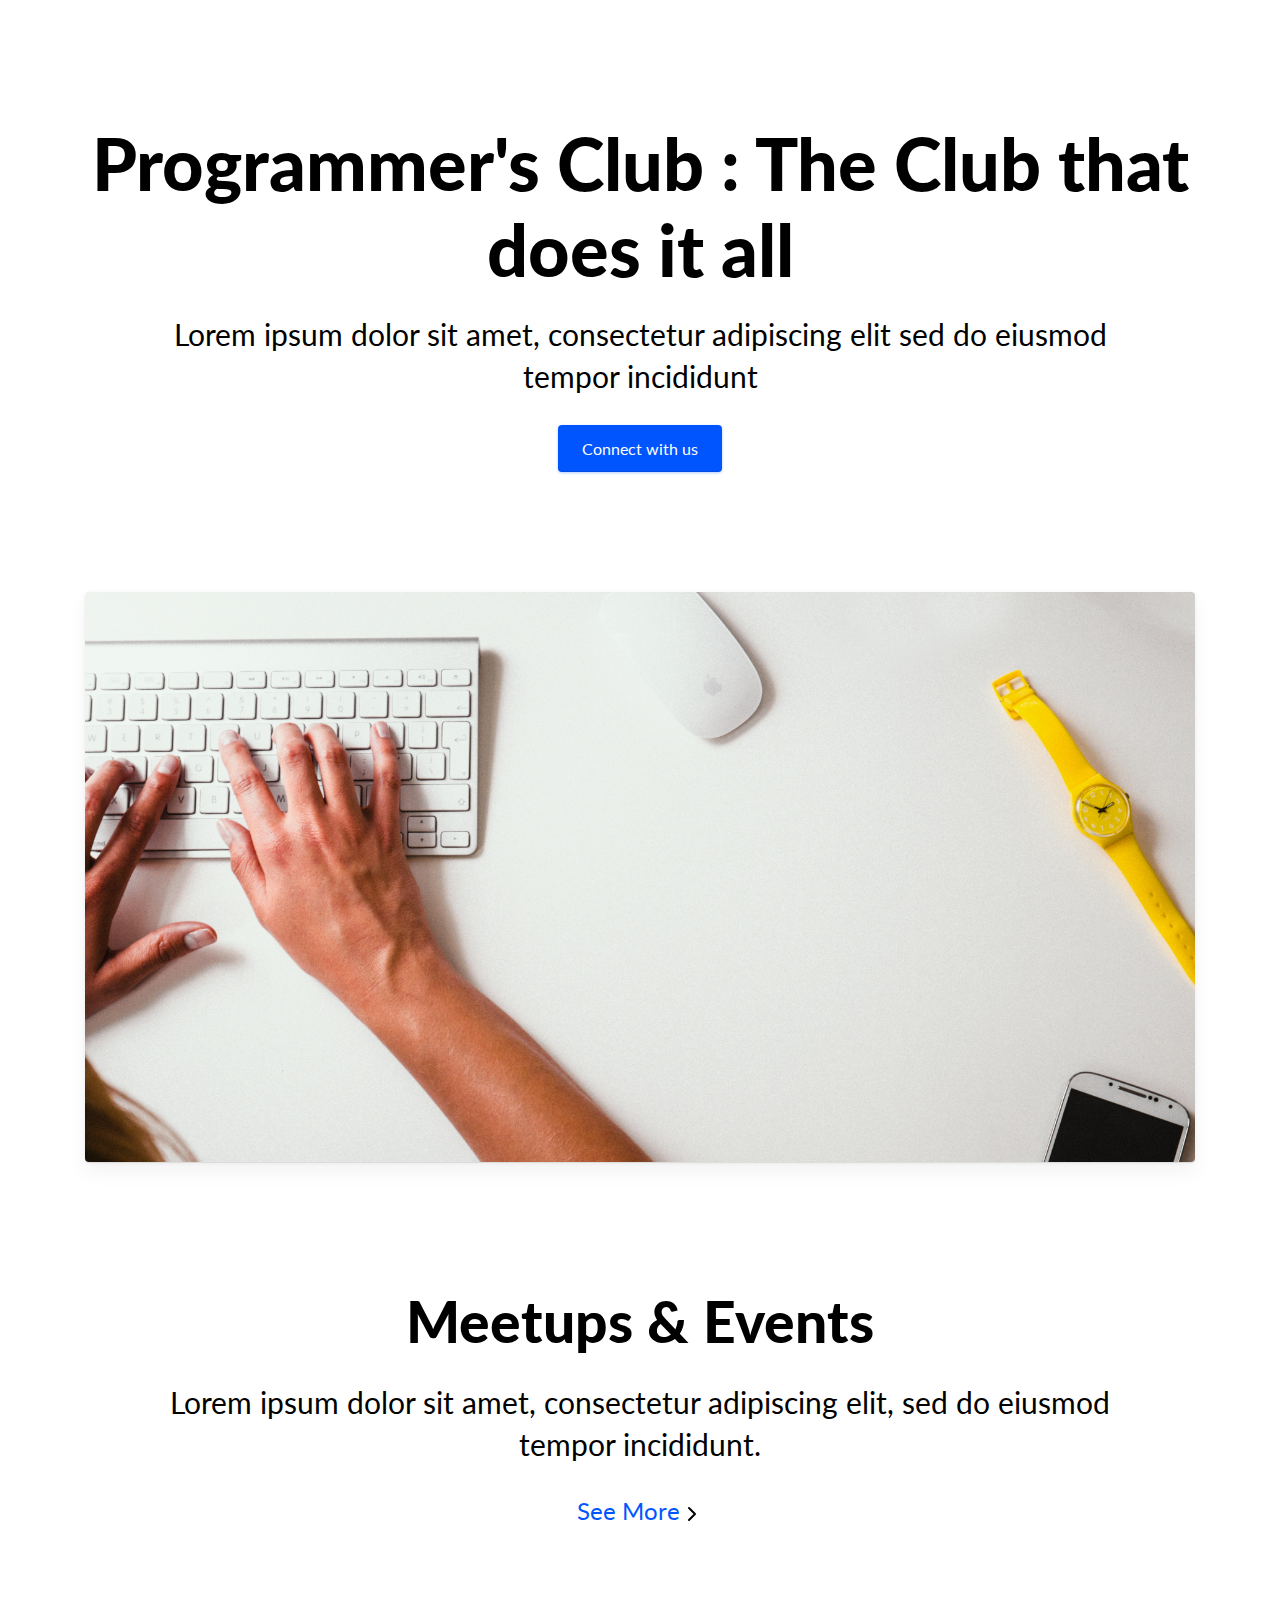
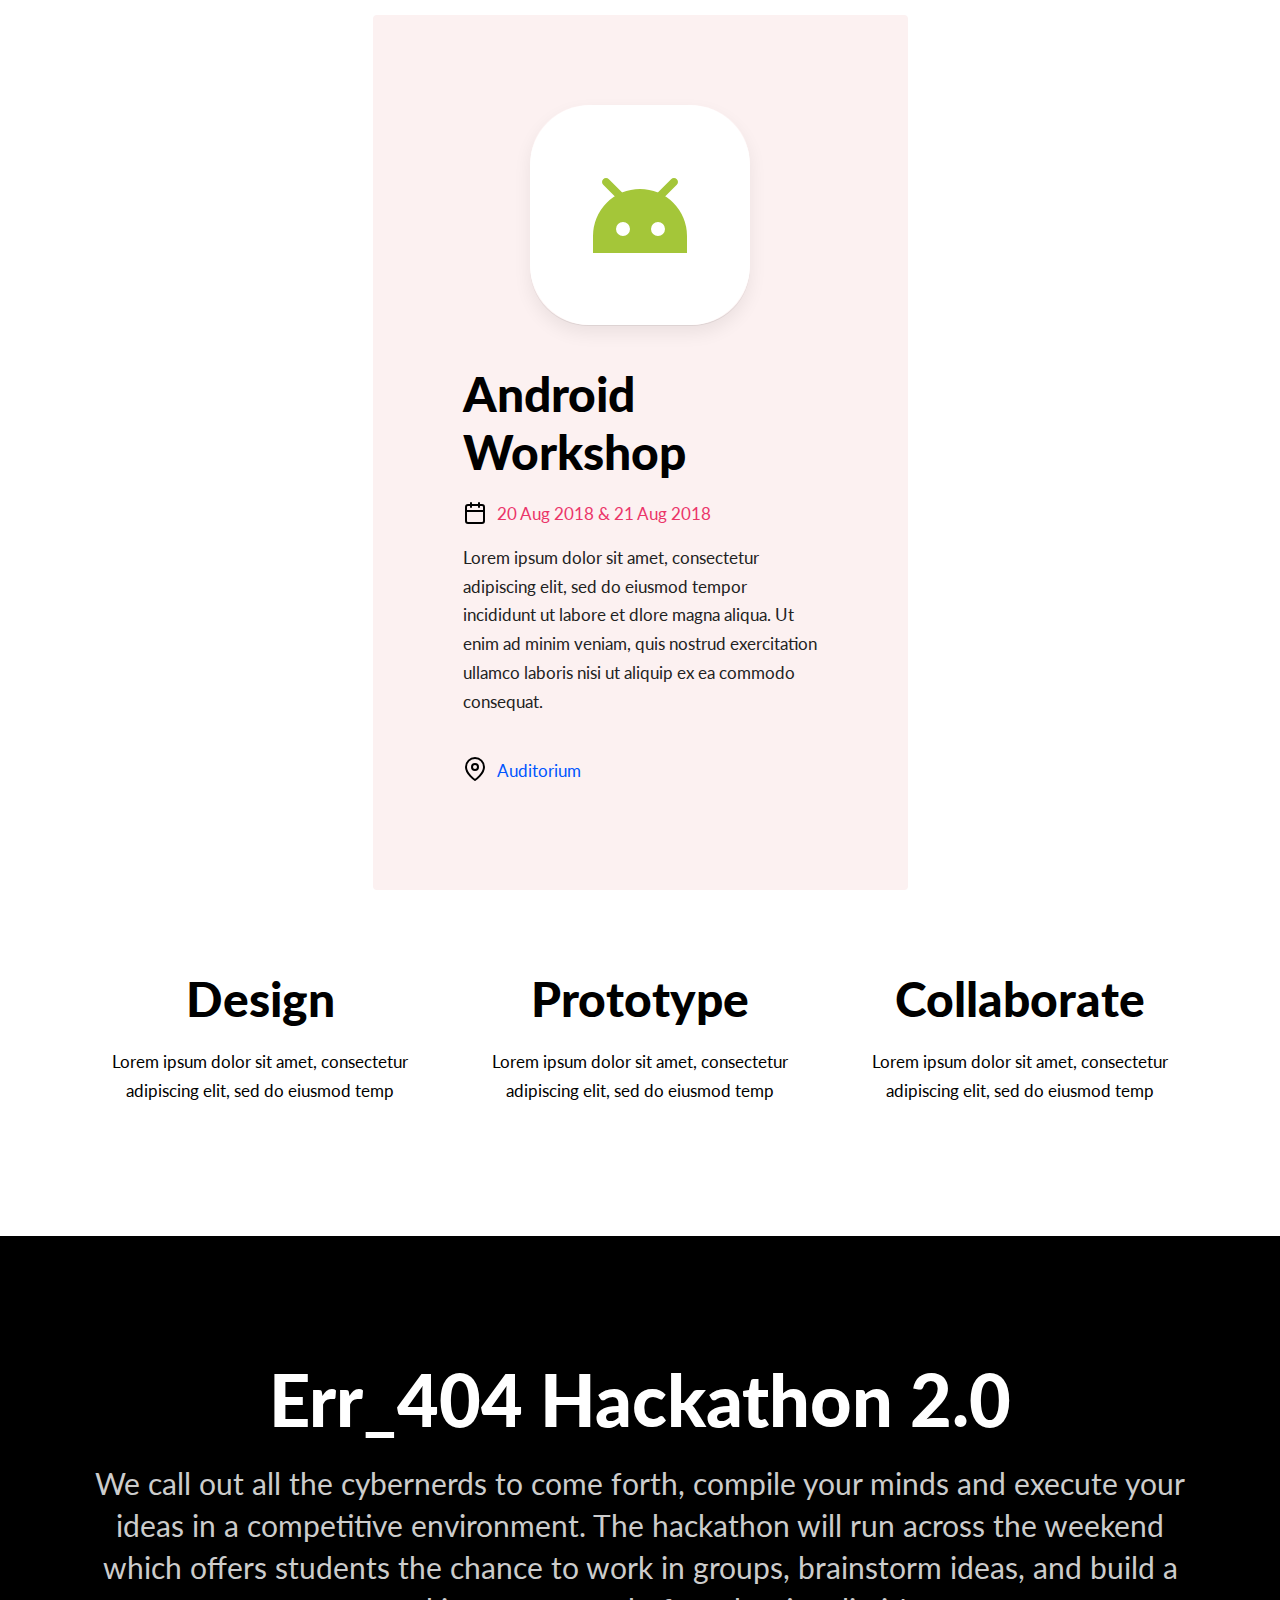
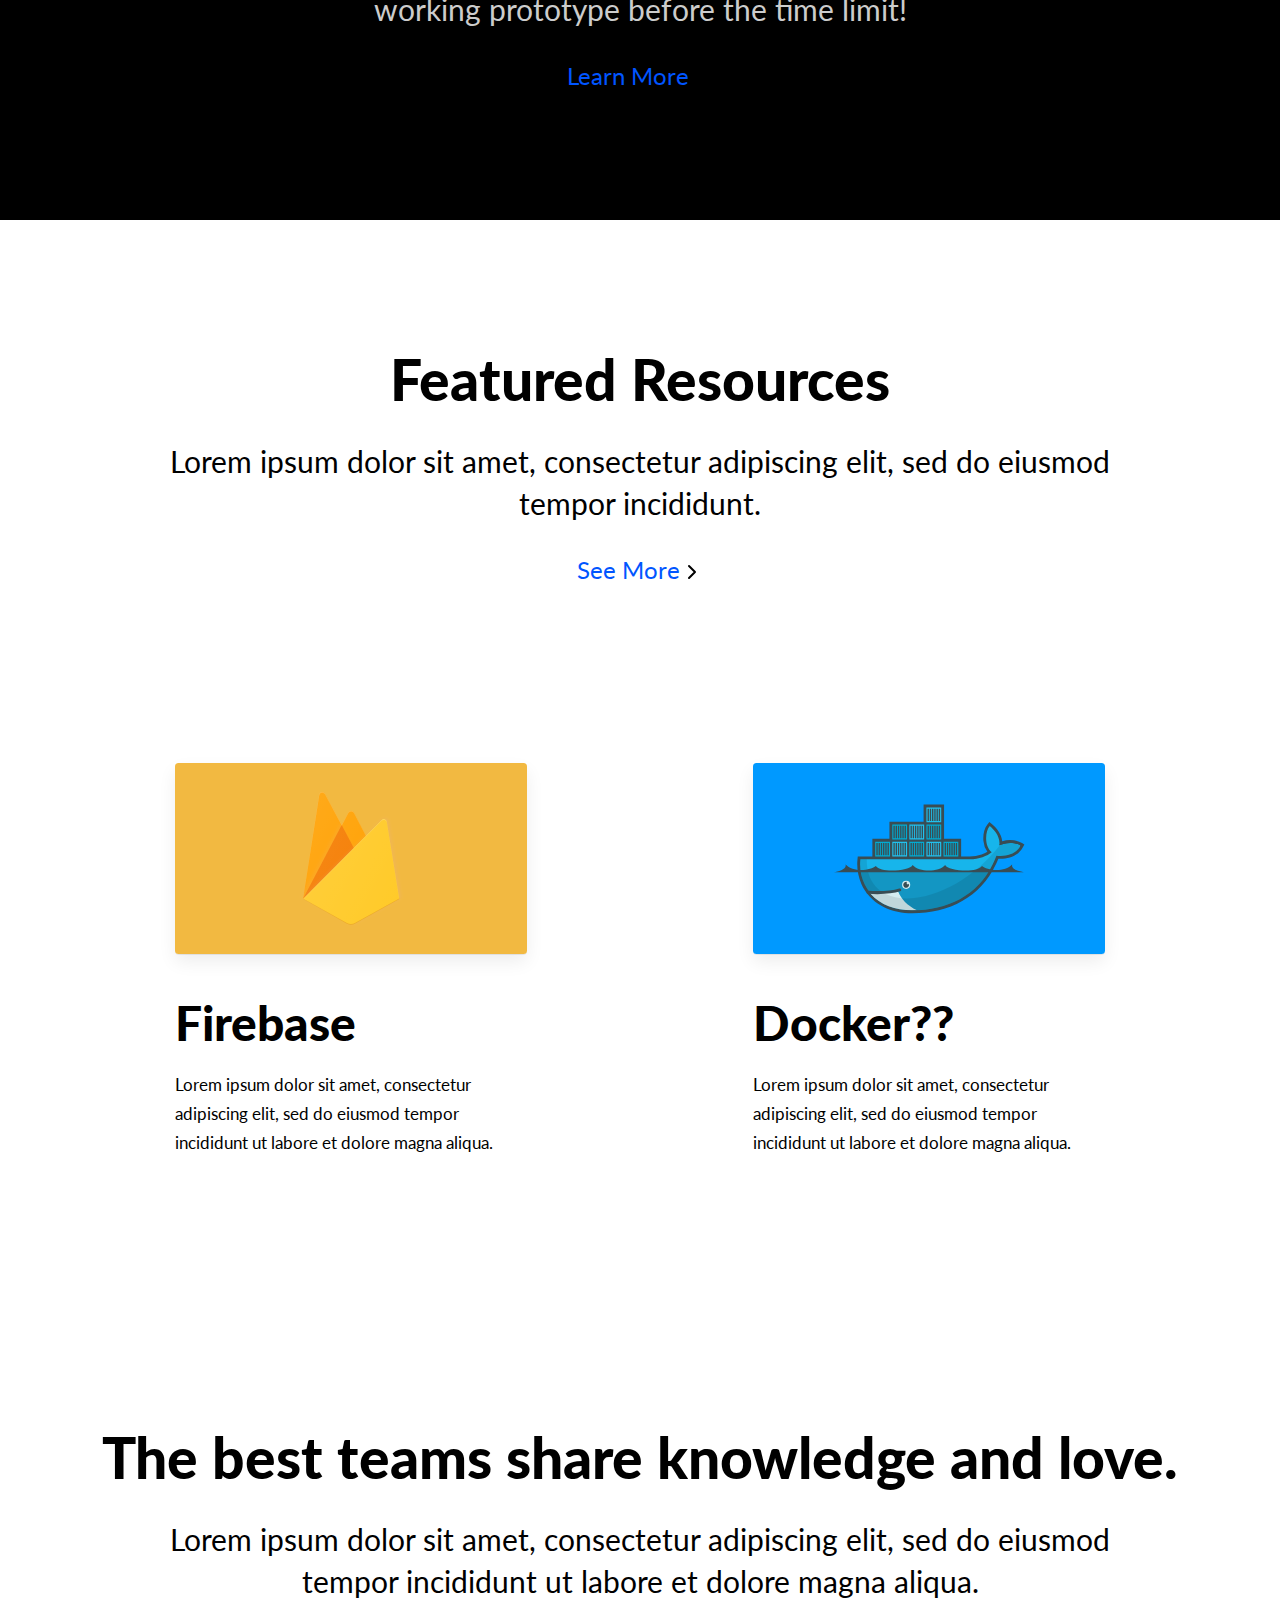
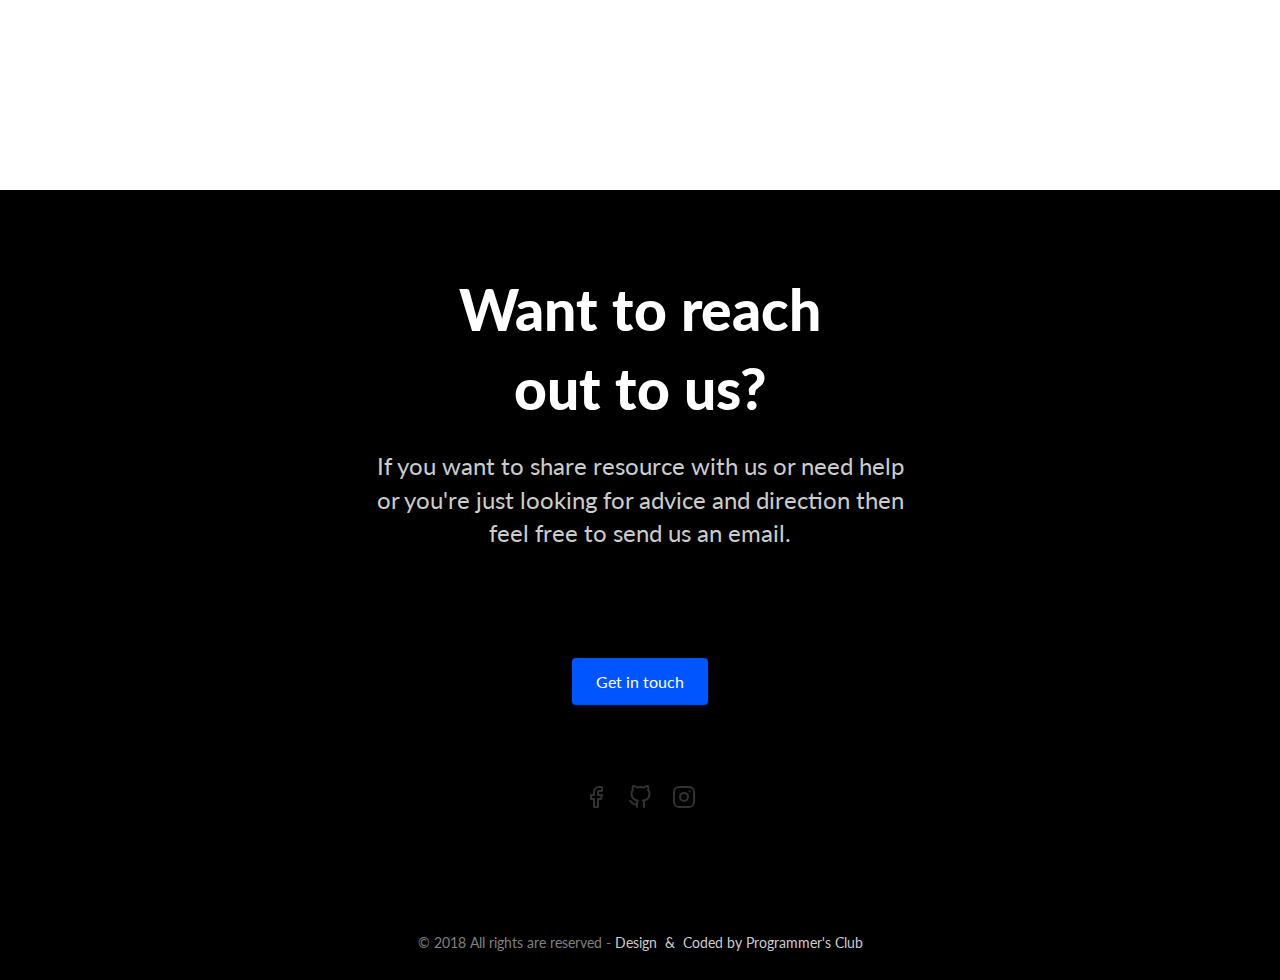
==== index.html @ b5e7707b "resources page done" ====
<!DOCTYPE html>
<html lang="en" dir="ltr">
<head>
    <!-- Required meta tags -->
    <meta charset="utf-8">
    <meta name="viewport"
          content="width=device-width, initial-scale=1, shrink-to-fit=no,minimum-scale=1,maximum-scale=1,user-scalable=no">

    <!-- Bootstrap CSS -->
    <link type="text/css" rel="stylesheet" href="css/bootstrap/bootstrap.css">
    <!--<link rel="stylesheet" href="https://stackpath.bootstrapcdn.com/bootstrap/4.1.1/css/bootstrap.min.css" integrity="sha384-WskhaSGFgHYWDcbwN70/dfYBj47jz9qbsMId/iRN3ewGhXQFZCSftd1LZCfmhktB" crossorigin="anonymous">-->
    <!-- Custom CSS -->
    <link type="text/css" rel="stylesheet" href="css/styles/index.css">
    <link type="text/css" rel="stylesheet" href="css/styles/common.css">


    <!--Favicon -->
    <link rel='icon' type='image/x-icon' href='assets/logo.ico'>
    <link href="//maxcdn.bootstrapcdn.com/font-awesome/4.7.0/css/font-awesome.min.css" rel="stylesheet">
    <link href="https://fonts.googleapis.com/css?family=Lato:300,400,700,900" rel="stylesheet">
    <title>Programmer's Club</title>
</head>
<body>

<section class="container">
    <main class="wrapper margin-t-b-120">
        <h1>Programmer's Club : The Club that does it all</h1>
        <p class="lead sub-heading">Lorem ipsum dolor sit amet, consectetur adipiscing elit sed do eiusmod tempor
            incididunt</p>
        <button class="blue-button button">Connect with us</button>
    </main>
    <div class="pc-design">
        <img class="pc-image" src="./assets/pc-image.jpg" alt="Programmer's Club image"/>
    </div>
</section>

<!-- Events -->
<section id="events" class="container">
    <div class="wrapper margin-t-120">
        <h2>Meetups & Events </h2>
        <p class="lead sub-heading">Lorem ipsum dolor sit amet, consectetur adipiscing elit, sed do eiusmod tempor
            incididunt.</p>
        <a href="#" class="see-more-events">See More</a>
        <div class="wrapper event margin-t-80">
            <div class="rounded-image">
                <img src="./assets/Android.svg" alt="Android Workshop Image">
            </div>
            <h3 class="event-heading">Android Workshop</h3>
            <p class="event-date body-heading">20 Aug 2018 & 21 Aug 2018</p>
            <p class="event-info body-heading">
                Lorem ipsum dolor sit amet, consectetur adipiscing elit, sed do eiusmod tempor incididunt ut labore
                et dlore magna aliqua. Ut enim ad minim veniam, quis nostrud exercitation ullamco laboris nisi ut
                aliquip ex ea commodo consequat.
            </p>
            <p class="event-location body-heading">Auditorium</p>
        </div>
        <div class="features margin-t-60 row">
            <div class="col-lg-4 col-md-4 col-xl-4 col-sm-auto wrapper">
                <h3 class="feature">Design </h3>
                <p class="feature-info body-heading"> Lorem ipsum dolor sit amet, consectetur adipiscing elit, sed
                    do eiusmod temp</p>
            </div>
            <div class="col-lg-4 col-md-4 col-xl-4 col-sm-auto wrapper mobile-t-margin">
                <h3 class="feature">Prototype </h3>
                <p class="feature-info body-heading"> Lorem ipsum dolor sit amet, consectetur adipiscing elit, sed do
                    eiusmod
                    temp</p>
            </div>
            <div class="col-lg-4 col-md-4 col-xl-4 col-sm-auto wrapper mobile-t-margin">
                <h3 class="feature"> Collaborate</h3>
                <p class="feature-info body-heading"> Lorem ipsum dolor sit amet, consectetur adipiscing elit, sed do
                    eiusmod
                    temp</p>
            </div>
        </div>
    </div>
</section>

<!-- Hackathon -->
<section id="hackathon" class="container-fluid black-background">
    <div class="wrapper margin-t-b-120 container">
        <div class="margin-t-b-120">
            <h1 class="white-heading"> Err_404 Hackathon 2.0</h1>
            <p class="hackathon-info sub-heading small-white">We call out all the cybernerds to come forth, compile your minds and
                execute your
                ideas in a competitive environment. The hackathon will run across the weekend which offers students the
                chance to work in groups, brainstorm ideas, and build a working prototype before the time limit!</p>
            <a href="#" class="see-more-events">Learn More</a>
        </div>
    </div>
</section>

<!--Resources-->
<section id="resources" class="container">
    <div class="wrapper margin-t-b-120">
        <h2 class="resources-headline">Featured Resources</h2>
        <p class="lead resources-info sub-heading">Lorem ipsum dolor sit amet, consectetur adipiscing elit, sed do
            eiusmod tempor incididunt.</p>
        <a href="#" class="see-more-events">See More</a>
        <div class="row margin-t-80">
            <div class="col-lg-6">
                <div class="block mobile-margin-r-8">
                    <div class="resource-design ">
                        <img src="./assets/firebase-cover.svg" alt="Firebase logo"/>
                    </div>
                    <h3 class="resource-name">Firebase</h3>
                    <p class="resources-details body-heading">
                        Lorem ipsum dolor sit amet, consectetur adipiscing elit, sed do eiusmod tempor incididunt ut
                        labore
                        et dolore magna aliqua.
                    </p>
                </div>
            </div>
            <div class="col-lg-6">
                <div class="block mobile-margin-l-8">
                    <div class="resource-design">
                        <img src="./assets/docker_cover.svg" alt="Docker logo"/>
                    </div>
                    <h3>Docker??</h3>
                    <p class="body-heading">
                        Lorem ipsum dolor sit amet, consectetur adipiscing elit, sed do eiusmod tempor incididunt ut
                        labore et dolore magna aliqua.
                    </p>
                </div>
            </div>
        </div>
    </div>
</section>

<!-- Team-->
<section id="team" class="container">
    <div class="margin-t-b-160 wrapper">
        <h2 class="team-aim">The best teams share knowledge and love.</h2>
        <p class="team-moto sub-heading">Lorem ipsum dolor sit amet, consectetur adipiscing elit, sed do eiusmod tempor
            incididunt
            ut labore et dolore magna aliqua.</p>
    </div>
</section>

<!--Footer-->
<footer id="footer" class="container-fluid">
    <div class="wrapper">
        <h2 class="footer-heading">Want to reach out to us?</h2>
        <p class="footer-need-help sub-heading">If you want to share resource with us or need help or you're just
            looking for advice
            and direction then feel free to send us an email.</p>
        <button class="blue-button button margin-t-b-80">Get in touch</button>
        <div class="social-media">
            <a href="#" class="footer-icons mr-2">
                <svg xmlns="http://www.w3.org/2000/svg" width="24" height="24" viewBox="0 0 24 24" fill="none"
                     stroke="currentColor"
                     stroke-width="2" stroke-linecap="round" stroke-linejoin="round" class="feather feather-facebook">
                    <path d="M18 2h-3a5 5 0 0 0-5 5v3H7v4h3v8h4v-8h3l1-4h-4V7a1 1 0 0 1 1-1h3z"></path>
                </svg>
            </a>
            <a href="#" class="footer-icons ml-2 mr-2">
                <svg xmlns="http://www.w3.org/2000/svg" width="24" height="24" viewBox="0 0 24 24" fill="none"
                     stroke="currentColor" stroke-width="2" stroke-linecap="round" stroke-linejoin="round"
                     class="feather feather-github">
                    <path d="M9 19c-5 1.5-5-2.5-7-3m14 6v-3.87a3.37 3.37 0 0 0-.94-2.61c3.14-.35 6.44-1.54 6.44-7A5.44 5.44 0 0 0 20 4.77 5.07 5.07 0 0 0 19.91 1S18.73.65 16 2.48a13.38 13.38 0 0 0-7 0C6.27.65 5.09 1 5.09 1A5.07 5.07 0 0 0 5 4.77a5.44 5.44 0 0 0-1.5 3.78c0 5.42 3.3 6.61 6.44 7A3.37 3.37 0 0 0 9 18.13V22"></path>
                </svg>
            </a>
            <a href="#" class="footer-icons ml-2">
                <svg xmlns="http://www.w3.org/2000/svg" width="24" height="24" viewBox="0 0 24 24" fill="none"
                     stroke="currentColor"
                     stroke-width="2" stroke-linecap="round" stroke-linejoin="round" class="feather feather-instagram">
                    <rect x="2" y="2" width="20" height="20" rx="5" ry="5"></rect>
                    <path d="M16 11.37A4 4 0 1 1 12.63 8 4 4 0 0 1 16 11.37z"></path>
                    <line x1="17.5" y1="6.5" x2="17.5" y2="6.5"></line>
                </svg>
            </a>
        </div>
        <p class="footer-signature">
            © 2018 All rights are reserved - <span class="footer-we">Design&nbsp;&nbsp;&&nbsp;&nbsp;Coded by Programmer's Club</span>
        </p>

    </div>
</footer>


<!-- jQuery first, then Popper.js, then Bootstrap JS -->
<script type="text/javascript" src="js/bootstrap/jquery-3.3.1.js"></script>
<!--<script src="https://cdnjs.cloudflare.com/ajax/libs/popper.js/1.14.3/umd/popper.min.js"></script>-->
<script type="text/javascript" src="js/bootstrap/bootstrap.js"></script>

<!-- Custom JS -->
<script type="text/javascript" src="js/main.js"></script>
</body>
</html>
---- css/styles/index.css ----
.pc-design {
    margin: auto;
    position: relative;
    max-width: 1200px;
}

.pc-design .pc-image {
    border-radius: 4px;
    width: 100%;
    vertical-align: middle;
    box-shadow: 0 1px 0 rgba(0, 0, 0, .075), 0 1px 4px rgba(0, 0, 0, .05), 0 10px 20px rgba(0, 0, 0, .05);
}

/* Meetups & Events */

#events .event {
    margin-bottom: 20px;
    border-radius: 4px;
    background-color: #FCF1F1;
    padding: 90px;
    text-align: left;
    display: block;
}

#events .event-heading {
    text-align: center;
}

.see-more-events {
    color: #05f;
    font-size: 24px;
    font-weight: 400;
    text-decoration: none;
    border-bottom: 0 solid rgba(255, 255, 255, .01);
    transition: all .2s ease;
    white-space: nowrap;
    cursor: pointer;
    list-style: none;
    display: block;
}

.see-more-events:visited {
    text-decoration: none;
}

.see-more-events:hover {
    text-decoration: none;
}

.see-more-events:active {
    text-decoration: none;
}

.see-more-events::after {
    content: url(../../assets/chevron-right.svg);
    color: #05f;
    vertical-align: sub;
}


/*Resources*/

.block {
    padding: 90px;
    text-align: left;
}

#resources .resource-design {
    max-width: 410px;
    max-height: 216px;
    width: 100%;
    text-align: center;
    margin: 0 auto 40px;
    box-shadow: 0 8px 18px 0 rgba(0, 0, 0, .07), 0 1px 0 0 rgba(0, 0, 0, .07);
    border-radius: 4px;
}

/********************************** Media Queries **********************************/

/*Extra small devices (portrait phones, less than 576px)*/
/* Iphone 6 Plus*/
@media (max-width: 575.98px) {

    #events .event {
        margin-bottom: 20px;
        border-radius: 4px;
        background-color: #FCF1F1;
        padding: 40px;
        text-align: left;
        display: block;
    }

    #hackathon .hackathon-info {
        min-width: 350px;
    }

    .event .rounded-image {
        width: 180px;
    }

    .block {
        padding: 40px;
    }

    #hackathon .hackathon-heading {
        max-width: 350px;
        text-align: center;
    }

}

/*Small devices (landscape phones, 576px and up)*/
/* Iphone 6 Plus landscape*/
@media (min-width: 576px) and (max-width: 767.98px) {

    #hackathon .hackathon-info {
        min-width: 650px;
    }

}

/*Medium devices (tablets, 768px and up)*/
/* Amzon Kindle landscape and Ipad landscape*/
@media (min-width: 768px) and (max-width: 991.98px) {

    #events .event {
        margin-bottom: 20px;
        border-radius: 4px;
        background-color: #FCF1F1;
        padding: 90px;
        width: calc(70% - 20px);
        text-align: left;
        display: block;
    }

    #hackathon .hackathon-info {
        min-width: 700px;
    }

}

/*Large devices (desktops, 992px and up)*/
/* Ipad Mini 2 */
@media (min-width: 992px) and (max-width: 1199.98px) {

    #events .event {
        margin-bottom: 20px;
        border-radius: 4px;
        background-color: #FCF1F1;
        padding: 90px;
        width: calc(50% - 20px);
        text-align: left;
        display: block;
    }

    #hackathon .hackathon-info {
        min-width: 800px;
    }

}

/*Extra large devices (large desktops, 1200px and up)*/
/* Kindle */
@media (min-width: 1200px) {

    /*Events*/
    #events .event {
        width: calc(50% - 20px);
    }

    .mobile-margin-r-8 {
        margin-right: 8px;
    }

    .mobile-margin-l-8 {
        margin-left: 8px;
    }

}
---- css/styles/common.css ----
/********************************** Global **********************************/
body {
    font-family: 'Lato', sans-serif !important;
    margin: 0;
    padding: 0;
    background-color: #fff;
    color: #000;
}

html, body, div, span, object, iframe,
h1, h2, h3, h4, h5, h6, p, blockquote, pre,
abbr, address, cite, code,
del, dfn, em, img, ins, kbd, q, samp,
small, strong, sub, sup, var,
b, i,
dl, dt, dd, ol, ul, li,
fieldset, form, label, legend,
table, caption, tbody, tfoot, thead, tr, th, td,
article, aside, canvas, details, figcaption, figure,
footer, header, hgroup, menu, nav, section, summary,
time, mark, audio, video {
    margin: 0;
    padding: 0;
    border: 0;
    outline: 0;
    font-size: 100%;
    /*vertical-align: baseline;*/
    background: transparent;
}

.margin-b-180 {
    margin-bottom: 180px;
}

.margin-t-b-160 {
    margin-top: 160px;
    margin-bottom: 160px;
}

/*.margin-t-160 {*/
/*margin-top: 160px;*/
/*}*/

/*Hero*/
.margin-t-b-120 {
    margin-top: 120px;
    margin-bottom: 120px;
}

.margin-t-b-80 {
    margin-top: 80px;
    margin-bottom: 80px;
}

.margin-t-120 {
    margin-top: 120px;
}

.margin-t-80 {
    margin-top: 80px;
}

.margin-b-80 {
    margin-bottom: 80px;
}

.margin-t-60 {
    margin-top: 60px;
}

.margin-t-40 {
    margin-top: 40px;
}

.margin-r-40 {
    margin-right: 40px;
}

.margin-l-40 {
    margin-left: 40px;
}

/*.margin-b-40 {*/
/*margin-bottom: 40px;*/
/*}*/

.margin-20 {
    margin: 20px;
}

.margin-t-20 {
    margin-top: 20px;
}

.margin-l-20 {
    margin-left: 20px;
}

.margin-r-20 {
    margin-right: 20px;
}

.wrapper {
    text-align: center;
    display: flex;
    flex-direction: column;
    align-items: center;
}

p {
    font-size: 18px;
    line-height: 1.5;
    font-weight: 400;
}

.sub-heading {
    font-size: 30px;
    margin-bottom: 28px;
    font-weight: 400;
    line-height: 1.4;
}

.body-heading {
    font-weight: 400;
    font-size: 17px;
    text-align: left;
    line-height: 1.7;
    margin-bottom: 10px;
}

img {
    vertical-align: middle;
}

.wrapper .button {
    padding: 16px 24px 15px;
    border-radius: 4px;
    box-shadow: inset 0 -1px 0 rgba(0, 0, 0, .1), 0 1px 3px rgba(0, 85, 255, .3);
    border: none;
    line-height: 1;
    white-space: nowrap;
    text-align: center;
    display: inline-block;
    font-size: 16px;
    font-weight: 400;
}

.wrapper .blue-button {
    background-color: #0055FF;
    color: #fff;
}

.wrapper .big-card {
    box-shadow: 0 1px 0 rgba(0, 0, 0, .05), 0 1px 2px rgba(0, 0, 0, .05), 0 5px 15px rgba(0, 0, 0, .05);
    border-radius: 4px;
    background-color: orchid;
}

/* Events */

#events .event {
    margin-bottom: 20px;
    border-radius: 4px;
    background-color: #FCF1F1;
    padding: 90px;
    text-align: left;
    display: block;
}

#events .event-heading {
    text-align: left;
}

.event .rounded-image {
    width: 220px;
    margin: 0 auto 40px;
    box-shadow: 0 8px 18px 0 rgba(0, 0, 0, .07), 0 1px 0 0 rgba(0, 0, 0, .07);
    border-radius: 58px;
}

.event .event-date {
    color: #EB3569;
}

.event-location {
    color: #05f;
}

.event-date:before {
    content: url(../../assets/calendar.svg);
    vertical-align: sub;
    margin-right: 10px;
}

.event-location:before {
    content: url(../../assets/map-pin.svg);
    vertical-align: sub;
    margin-right: 10px;
}

.event .event-info {
    color: #222;
    vertical-align: baseline;
    margin-bottom: 40px;
}

/*Hackathon*/

.black-background {
    background-color: #000;
}

.wrapper .white-heading {
    color: #fff;
}

#hackathon .hackathon-info {
    min-width: 1000px;
}

.wrapper .small-white {
    color: #CCCCCC;
}

#team .team-moto {
    max-width: 1000px;
    width: 100%;
}

/*Features and Hackathon features*/
.features .feature, .features .feature-info {
    text-align: center;
}

/********************************** Footer **********************************/

#footer .footer-heading {
    /*font-weight: 900;*/
    /*font-size: 57px;*/
    /*line-height: 1.2;*/
    /*margin-bottom: 20px;*/
    max-width: 450px;
    width: 100%;
    color: #fff;
    margin-top: 80px;
}

#footer .footer-need-help {
    font-size: 24px;
    margin-bottom: 28px;
    font-weight: 400;
    line-height: 1.4;
    max-width: 550px;
    text-align: center;
    width: 100%;
    color: #CCCCCC;
}

#footer {
    background-color: #000;
}

#footer .social-media {
    text-align: center;
}

#footer .footer-icons {
    color: #313131;
}

#footer .footer-signature {
    font-size: 14px;
    font-weight: 400;
    line-height: 1.1;
    color: #808080;
    margin-top: 120px;
    margin-bottom: 30px;
}

#footer .footer-we {
    color: #CCCCCC;
}

/********************************** Media Queries **********************************/

/*Extra small devices (portrait phones, less than 576px)*/
/* Iphone 6 Plus*/
@media (max-width: 575.98px) {

    h1 {
        font-size: 40px;
        line-height: 1.1;
        font-weight: 900;
        margin-bottom: 20px;
    }

    h2 {
        font-weight: 900;
        font-size: 32px;
        line-height: 1.2;
        margin-bottom: 20px;
    }

    h3 {
        font-weight: 900;
        font-size: 28px;
        line-height: 1.2;
        margin-bottom: 20px;
    }

    h4 {
        font-size: 21px;
        font-weight: 900;
        line-height: 1.1;
        margin-bottom: 10px;
    }

    h5 {
        font-size: 18px;
        font-weight: 900;
        line-height: 1.1;
        margin-bottom: 8px;
    }

    .mobile-t-margin {
        margin-top: 40px;
    }

    .sub-heading {
        font-size: 24px;
        margin-bottom: 20px;
        font-weight: 400;
        line-height: 1.4;
    }

    #footer .footer-heading {
        max-width: 250px;
    }

    #footer .footer-need-help {
        font-size: 21px;
    }

}

/*Small devices (landscape phones, 576px and up)*/
/* Iphone 6 Plus landscape*/
@media (min-width: 576px) and (max-width: 767.98px) {

    h1 {
        font-size: 48px;
        line-height: 1.2;
        font-weight: 900;
        margin-bottom: 20px;

    }

    h2 {
        font-weight: 900;
        font-size: 32px;
        line-height: 1.4;
        margin-bottom: 20px;
    }

    h3 {
        font-weight: 900;
        font-size: 28px;
        line-height: 1.2;
        margin-bottom: 20px;
    }

    h4 {
        font-size: 21px;
        font-weight: 900;
        line-height: 1.1;
        margin-bottom: 10px;
    }

    h5 {
        font-size: 18px;
        font-weight: 900;
        line-height: 1.1;
        margin-bottom: 8px;
    }

    .mobile-t-margin {
        margin-top: 40px;
    }

}

/*Medium devices (tablets, 768px and up)*/
/* Amzon Kindle landscape and Ipad landscape*/
@media (min-width: 768px) and (max-width: 991.98px) {

    h1 {
        font-size: 48px;
        line-height: 1.1;
        font-weight: 900;
        margin-bottom: 20px;
    }

    h2 {
        font-weight: 900;
        font-size: 57px;
        line-height: 1.4;
        margin-bottom: 20px;
    }

    h3 {
        font-weight: 900;
        font-size: 28px;
        line-height: 1.2;
        margin-bottom: 20px;
    }

    h4 {
        font-size: 21px;
        font-weight: 900;
        line-height: 1.1;
        margin-bottom: 10px;
    }

    h5 {
        font-size: 18px;
        font-weight: 900;
        line-height: 1.1;
        margin-bottom: 8px;
    }

}

/*Large devices (desktops, 992px and up)*/
/* Ipad Mini 2 */
@media (min-width: 992px) and (max-width: 1199.98px) {

    h1 {
        font-size: 57px;
        line-height: 1.1;
        font-weight: 900;
        margin-bottom: 20px;
    }

    h2 {
        font-weight: 900;
        font-size: 57px;
        line-height: 1.4;
        margin-bottom: 20px;
    }

    h3 {
        font-weight: 900;
        font-size: 32px;
        line-height: 1.2;
        margin-bottom: 20px;
    }

    h4 {
        font-size: 24px;
        font-weight: 900;
        line-height: 1.1;
        margin-bottom: 10px;
    }

    h5 {
        font-size: 18px;
        font-weight: 900;
        line-height: 1.1;
        margin-bottom: 8px;
    }

}

/*Extra large devices (large desktops, 1200px and up)*/
/* Kindle */
@media (min-width: 1200px) {

    h1 {
        font-size: 72px;
        line-height: 1.2;
        font-weight: 900;
        margin-bottom: 20px;
    }

    h2 {
        font-weight: 900;
        font-size: 57px;
        line-height: 1.4;
        margin-bottom: 20px;
    }

    h3 {
        font-weight: 900;
        font-size: 48px;
        line-height: 1.2;
        margin-bottom: 20px;
    }

    h4 {
        font-size: 30px;
        font-weight: 900;
        line-height: 1.2;
        margin-bottom: 10px;
    }

    h5 {
        font-size: 24px;
        font-weight: 900;
        line-height: 1.2;
        margin-bottom: 8px;
    }

    .wrapper .lead {
        max-width: 950px;
    }

}
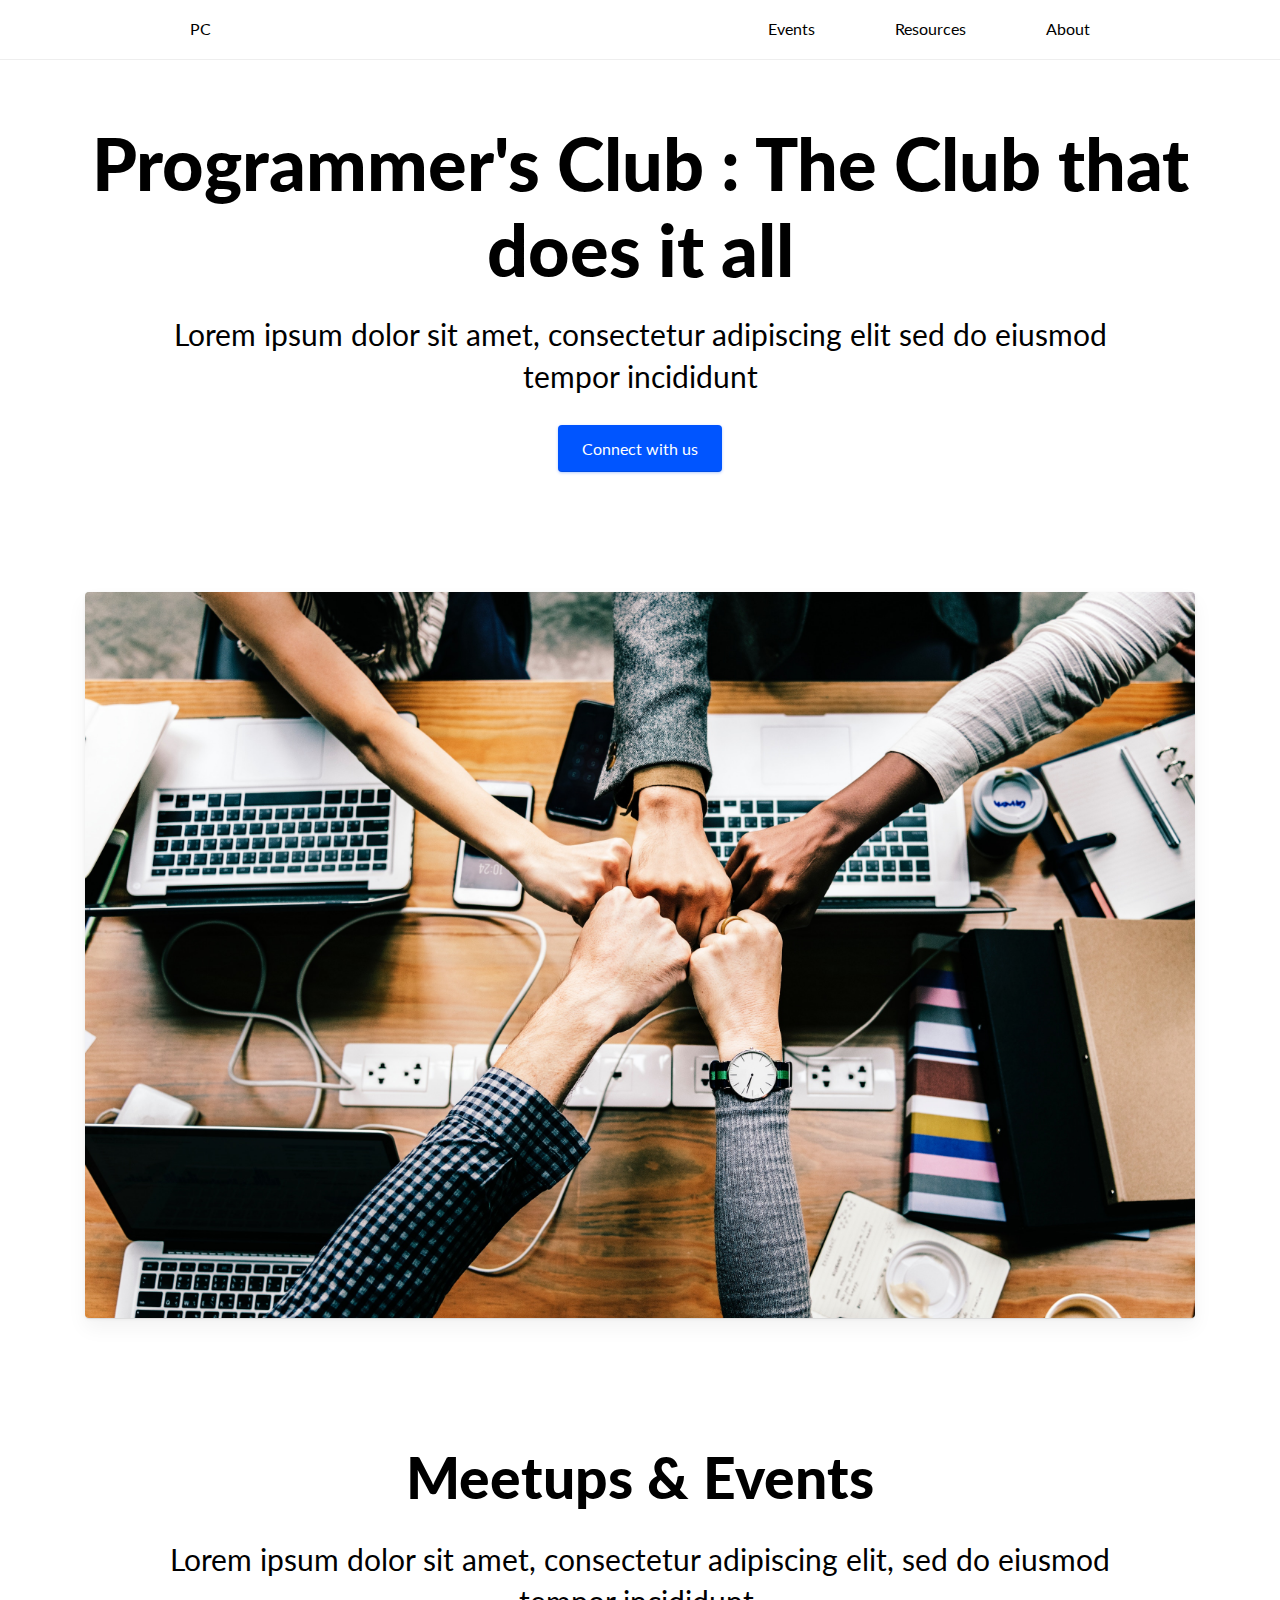
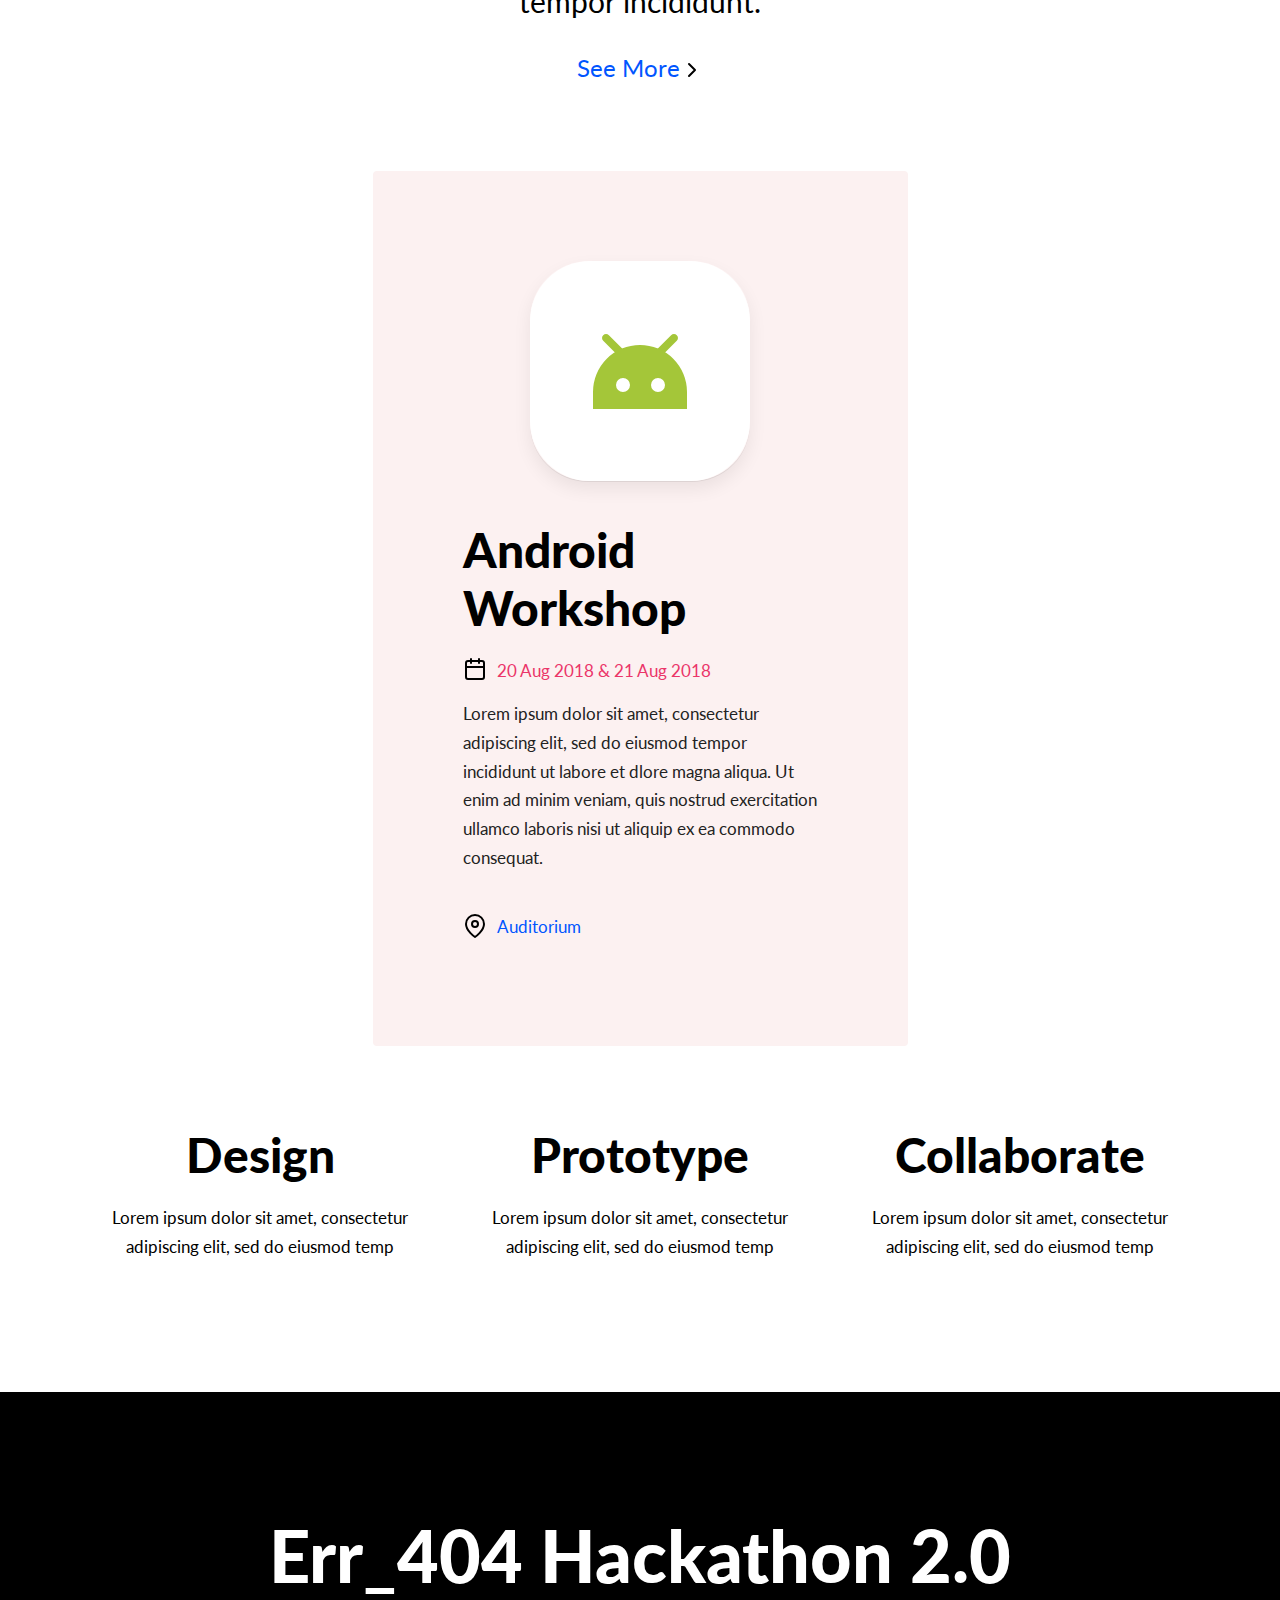
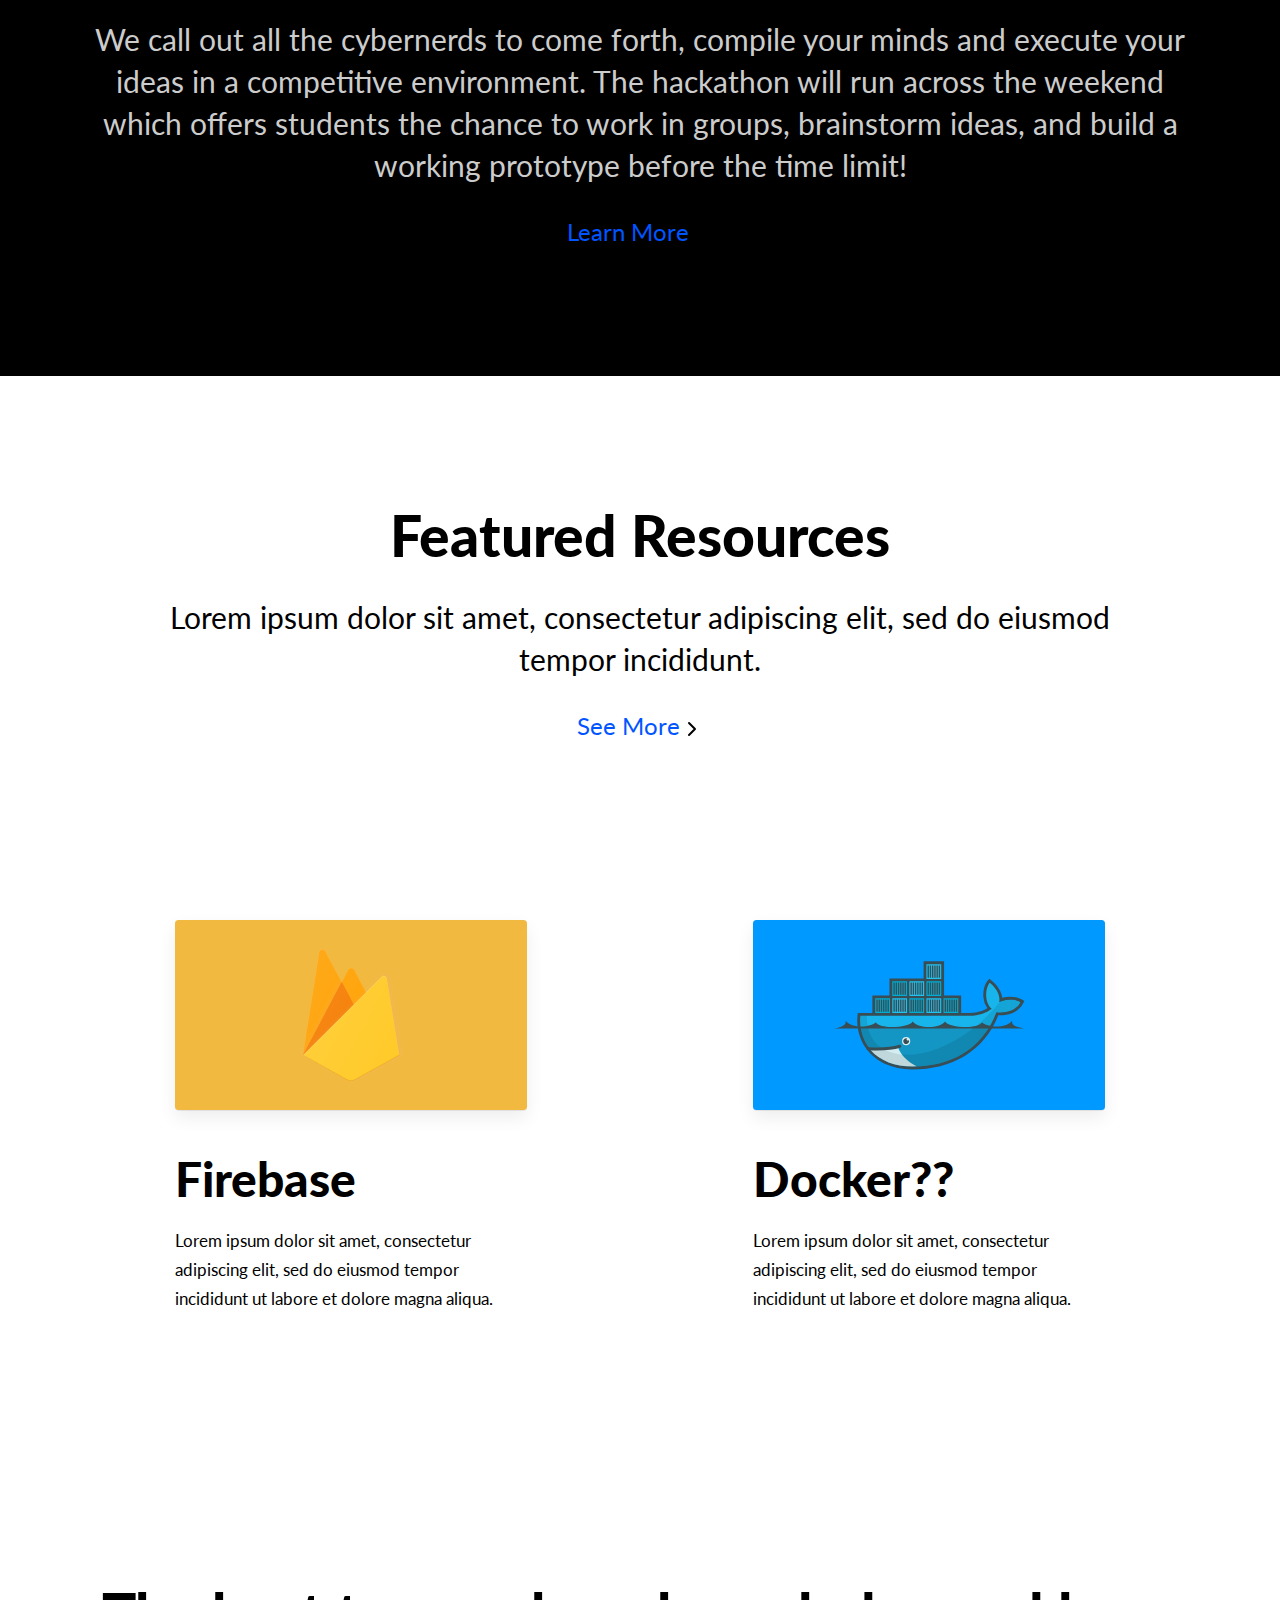
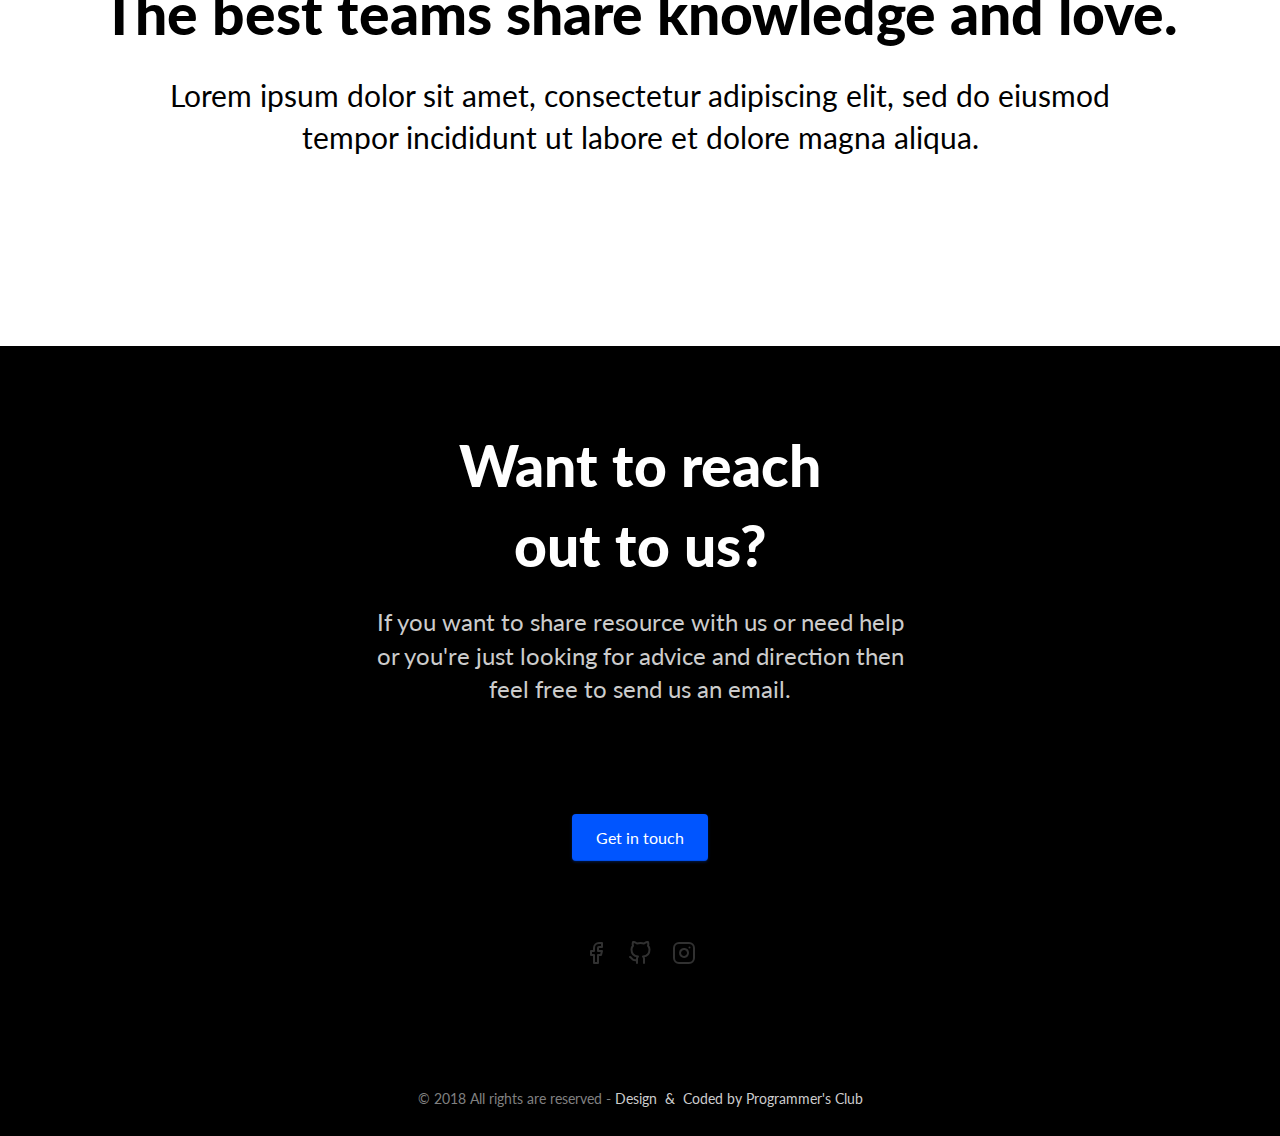
==== commit e732a6a7: "Nav bar completed" ====
--- a/index.html
+++ b/index.html
@@ -20,7 +20,25 @@
     <link href="https://fonts.googleapis.com/css?family=Lato:300,400,700,900" rel="stylesheet">
     <title>Programmer's Club</title>
 </head>
-<body>
+<body id="body">
+
+<nav id="nav" class="nav-main">
+    <ul class="nav-list">
+        <li class="list-item nav-logo"><a href="#">PC</a></li>
+        <li class="list-item"><a href="#">Events</a></li>
+        <li class="list-item"><a href="#">Resources</a></li>
+        <li class="list-item"><a href="#">About</a></li>
+    </ul>
+    <span id="nav-icon-btn" class="nav-icon">
+        <svg xmlns="http://www.w3.org/2000/svg" width="24" height="24" viewBox="0 0 24 24" fill="none"
+             stroke="currentColor"
+             stroke-width="2" stroke-linecap="round" stroke-linejoin="round" class="feather feather-menu">
+            <line x1="3" y1="12" x2="21" y2="12"></line>
+            <line x1="3" y1="6" x2="21" y2="6"></line>
+            <line x1="3" y1="18" x2="21" y2="18"></line>
+        </svg>
+    </span>
+</nav>
 
 <section class="container">
     <main class="wrapper margin-t-b-120">
@@ -30,7 +48,7 @@
         <button class="blue-button button">Connect with us</button>
     </main>
     <div class="pc-design">
-        <img class="pc-image" src="./assets/pc-image.jpg" alt="Programmer's Club image"/>
+        <img class="pc-image" src="./assets/pc_hero_img.jpg" alt="Programmer's Club image"/>
     </div>
 </section>
 
@@ -81,7 +99,8 @@
     <div class="wrapper margin-t-b-120 container">
         <div class="margin-t-b-120">
             <h1 class="white-heading"> Err_404 Hackathon 2.0</h1>
-            <p class="hackathon-info sub-heading small-white">We call out all the cybernerds to come forth, compile your minds and
+            <p class="hackathon-info sub-heading small-white">We call out all the cybernerds to come forth, compile your
+                minds and
                 execute your
                 ideas in a competitive environment. The hackathon will run across the weekend which offers students the
                 chance to work in groups, brainstorm ideas, and build a working prototype before the time limit!</p>
@@ -144,7 +163,7 @@
         <p class="footer-need-help sub-heading">If you want to share resource with us or need help or you're just
             looking for advice
             and direction then feel free to send us an email.</p>
-        <button class="blue-button button margin-t-b-80">Get in touch</button>
+        <a href="mailto:pawarg124@gmail.com" class="blue-button button margin-t-b-80">Get in touch</a>
         <div class="social-media">
             <a href="#" class="footer-icons mr-2">
                 <svg xmlns="http://www.w3.org/2000/svg" width="24" height="24" viewBox="0 0 24 24" fill="none"
--- a/css/styles/index.css
+++ b/css/styles/index.css
@@ -1,4 +1,3 @@
-
 
 .pc-design {
     margin: auto;
@@ -41,24 +40,13 @@
     display: block;
 }
 
-.see-more-events:visited {
-    text-decoration: none;
-}
 
-.see-more-events:hover {
-    text-decoration: none;
-}
-
-.see-more-events:active {
-    text-decoration: none;
-}
 
 .see-more-events::after {
     content: url(../../assets/chevron-right.svg);
     color: #05f;
     vertical-align: sub;
 }
-
 
 /*Resources*/
 
--- a/css/styles/common.css
+++ b/css/styles/common.css
@@ -28,6 +28,29 @@
     background: transparent;
 }
 
+input:focus,
+select:focus,
+textarea:focus,
+button:focus {
+    outline: none;
+}
+
+a:visited {
+    text-decoration: none;
+}
+
+a:hover {
+    text-decoration: none;
+}
+
+a:active {
+    text-decoration: none;
+}
+
+li {
+    list-style: none;
+}
+
 .margin-b-180 {
     margin-bottom: 180px;
 }
@@ -98,6 +121,10 @@
 
 .margin-r-20 {
     margin-right: 20px;
+}
+
+.margin-b-20 {
+    margin-bottom: 20px;
 }
 
 .wrapper {
@@ -126,6 +153,117 @@
     text-align: left;
     line-height: 1.7;
     margin-bottom: 10px;
+}
+
+/*Nav*/
+body.no-scroll {
+    overflow: hidden;
+}
+
+.no-scroll {
+    overflow: hidden !important;
+    height: 100% !important;
+}
+
+nav {
+    background: #fff;
+    top: 0;
+    display: block;
+    width: 100%;
+    z-index: 999 !important;
+    max-height: 60px;
+    height: 100%;
+    box-shadow: inset 0 -1px 0 #eee;
+}
+
+.nav-main {
+    overflow-y: hidden;
+    transition: max-height .3s;
+}
+
+.nav-main .nav-list {
+    overflow-y: hidden;
+}
+
+.nav-list {
+    top: 0;
+    height: 100%;
+    max-width: 980px;
+    margin: auto;
+}
+
+.nav-main .nav-list .list-item a {
+    /*padding: 0 20px;*/
+    color: #000;
+    display: inline-block;
+    width: 100%;
+    line-height: 1.3;
+    font-weight: 400;
+}
+
+.nav-main .nav-list > li {
+    display: block;
+}
+
+.nav-list > li:first-child {
+    opacity: 1;
+}
+
+.nav-main.open .nav-list > li {
+    opacity: 1;
+}
+
+.nav-main.open .nav-list > li:first-child {
+    position: absolute;
+    top: 0;
+    left: 0;
+    width: 100%;
+    background: #fff;
+    z-index: 100;
+    padding-left: 20px;
+}
+
+.nav-main.open {
+    max-height: calc(100% - 60px);
+    overflow: hidden;
+}
+
+.nav-main.open .nav-list {
+    pointer-events: all;
+    overflow-y: scroll;
+    padding-top: 61px;
+}
+
+.nav-main.open .nav-list > li {
+    opacity: 1;
+}
+
+.nav-list > li {
+    padding: 20px;
+    border-bottom: 1px solid rgba(0, 0, 0, .05);
+    user-select: none;
+    transition: opacity .2s ease;
+}
+
+.nav-list a {
+    color: #000;
+    display: inline-block;
+    line-height: 1.3;
+    width: 100%;
+    transition: color .2s ease;
+}
+
+.nav-main .nav-icon {
+    top: 0;
+    right: 0;
+    position: absolute;
+    cursor: pointer;
+    height: 60px;
+    width: 58px;
+    z-index: 999;
+    display: flex;
+    align-items: center;
+    justify-content: center;
 }
 
 img {
@@ -232,6 +370,52 @@
     text-align: center;
 }
 
+/*Request event*/
+.width-x {
+    max-width: 400px;
+}
+
+input[type=text].input-l, textarea.input-l, input[type=email].input-l {
+    font-size: 18px;
+    padding: 12px 16px;
+}
+
+form input[type=text], form input[type=email] {
+    width: 100%;
+    border-radius: 4px;
+    box-shadow: inset 0 0 0 1px #eee;
+    margin: 0;
+    line-height: normal;
+    border: none;
+}
+
+form {
+    text-align: center;
+}
+
+input[type=text]:focus, textarea:focus, input[type=email]:focus {
+    box-shadow: inset 0 0 0 1px #05f;
+}
+
+/*Textarea Placeholder*/
+::-webkit-input-placeholder { /* Chrome */
+    color: #cacaca;
+}
+
+:-ms-input-placeholder { /* IE 10+ */
+    color: #cacaca;
+}
+
+::-moz-placeholder { /* Firefox 19+ */
+    color: #cacaca;
+    opacity: 1;
+}
+
+:-moz-placeholder { /* Firefox 4 - 18 */
+    color: #cacaca;
+    opacity: 1;
+}
+
 /********************************** Footer **********************************/
 
 #footer .footer-heading {
@@ -428,6 +612,10 @@
         margin-bottom: 8px;
     }
 
+    .nav-icon {
+        visibility: visible;
+    }
+
 }
 
 /*Large devices (desktops, 992px and up)*/
@@ -514,4 +702,41 @@
         max-width: 950px;
     }
 
+    /*Nav*/
+    nav {
+        position: fixed;
+        padding: 0 20px;
+        font-size: 16px;
+
+    }
+
+    .nav-main {
+        overflow: visible;
+    }
+
+    .nav-main .nav-list {
+        display: flex;
+        background: 0 0;
+        justify-content: center;
+        align-items: center;
+        pointer-events: all;
+        border: none;
+    }
+
+    .nav-main .nav-list a {
+        font-weight: 400;
+        z-index: 100;
+        padding: 20px 20px;
+    }
+
+    .nav-icon {
+        visibility: hidden;
+    }
+
+    .nav-logo {
+        margin-right: auto;
+    }
+
+
+
 }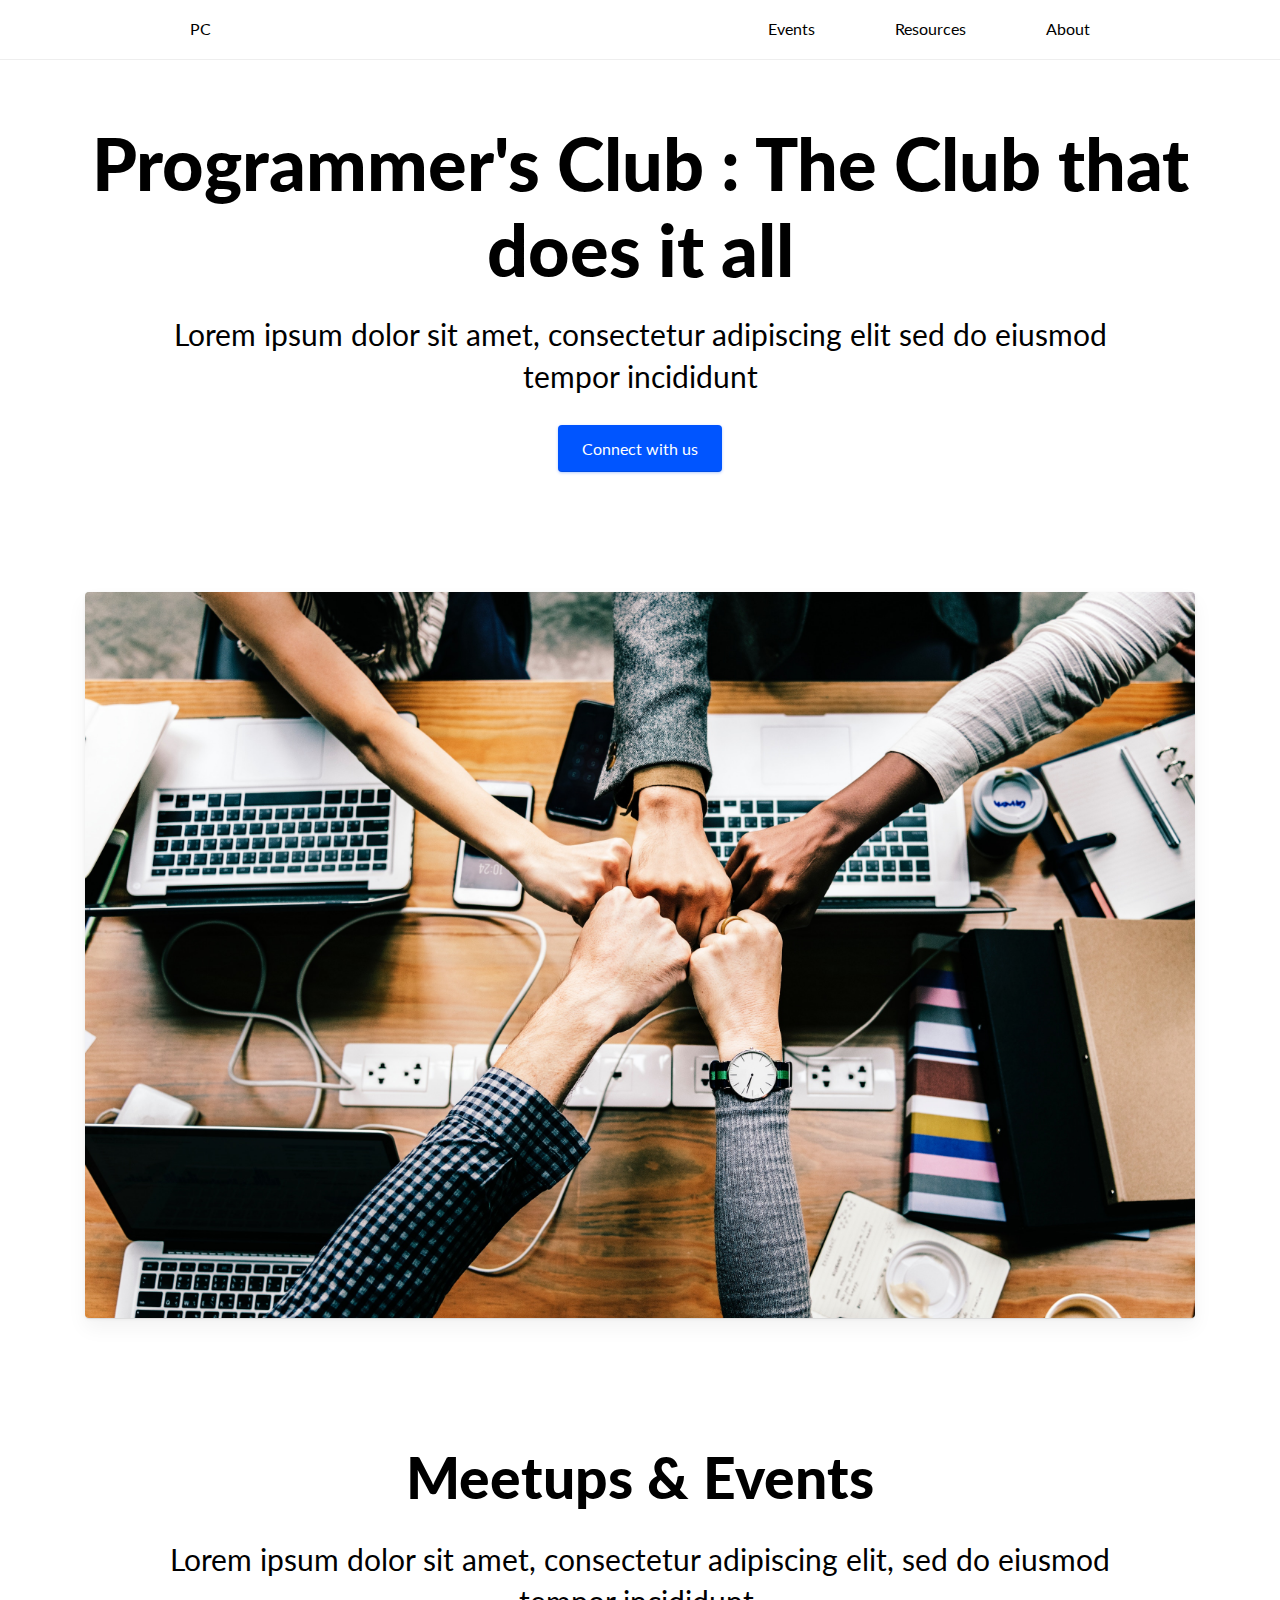
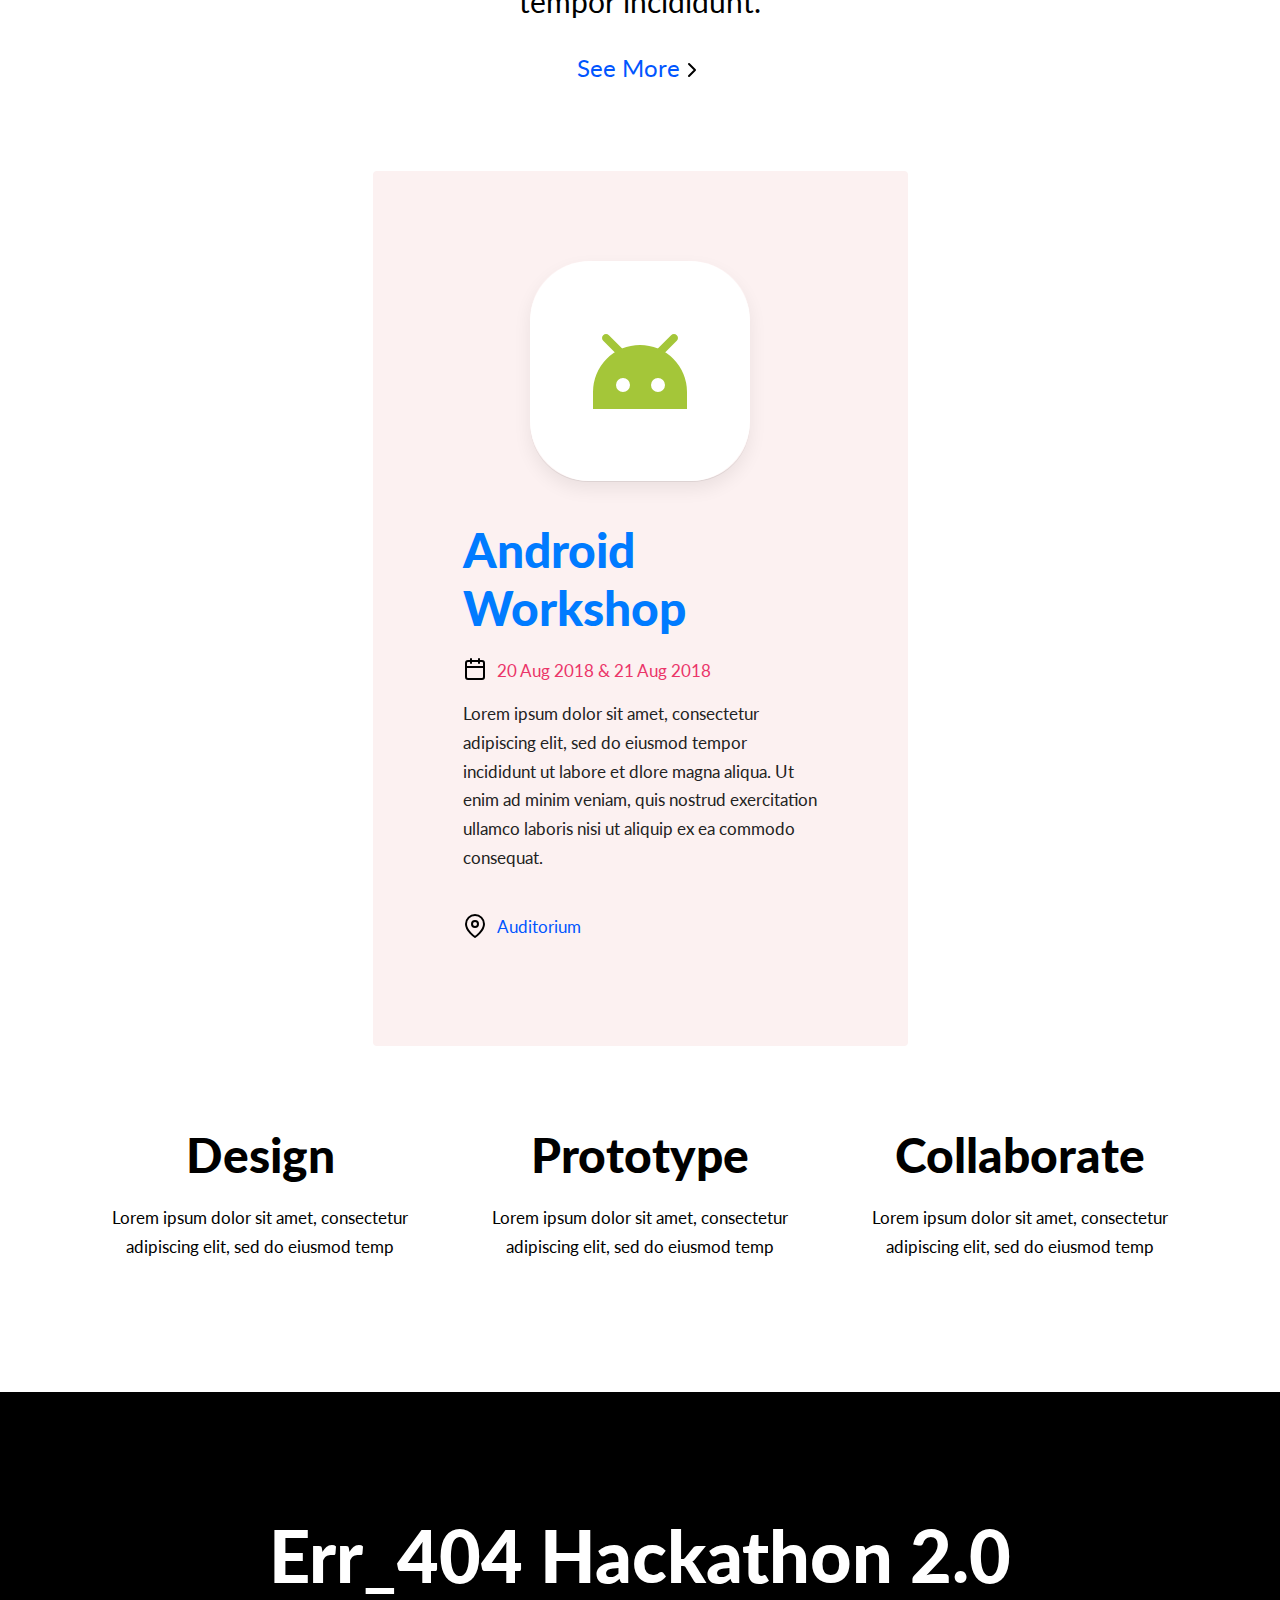
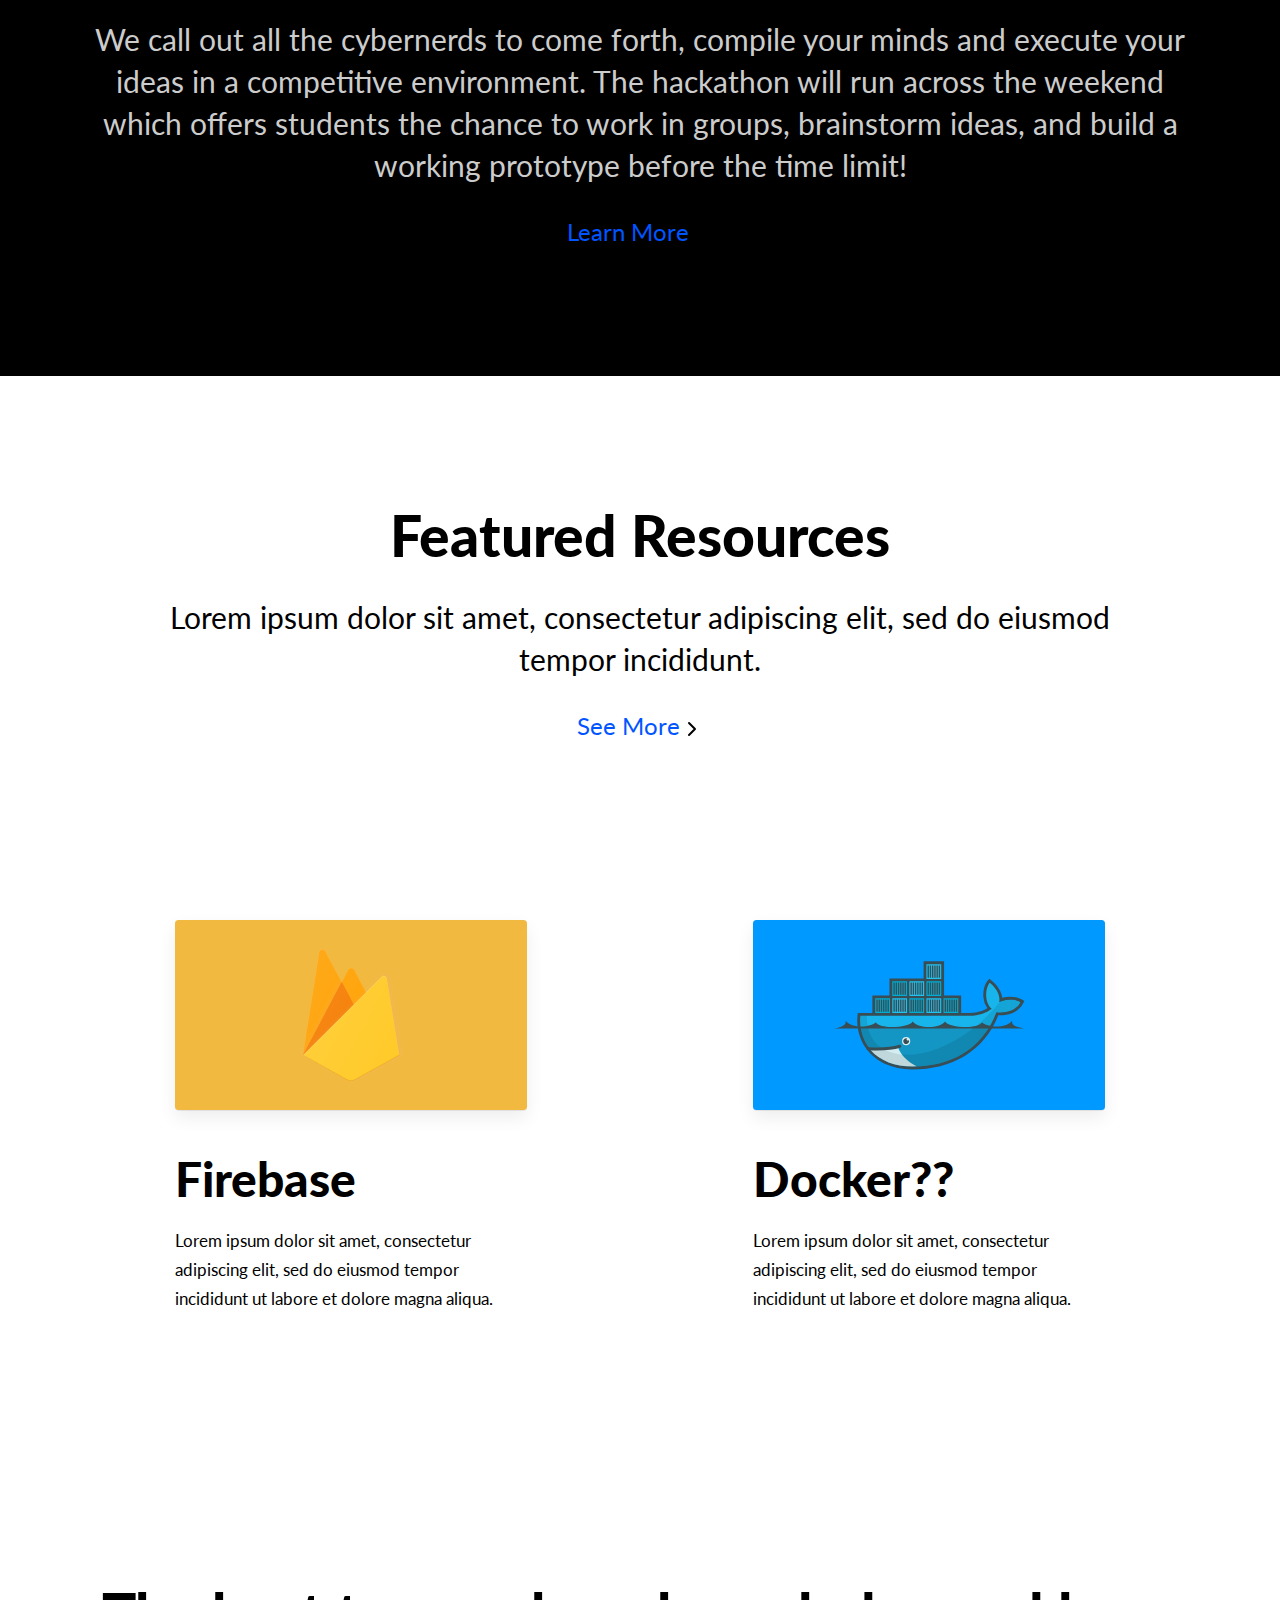
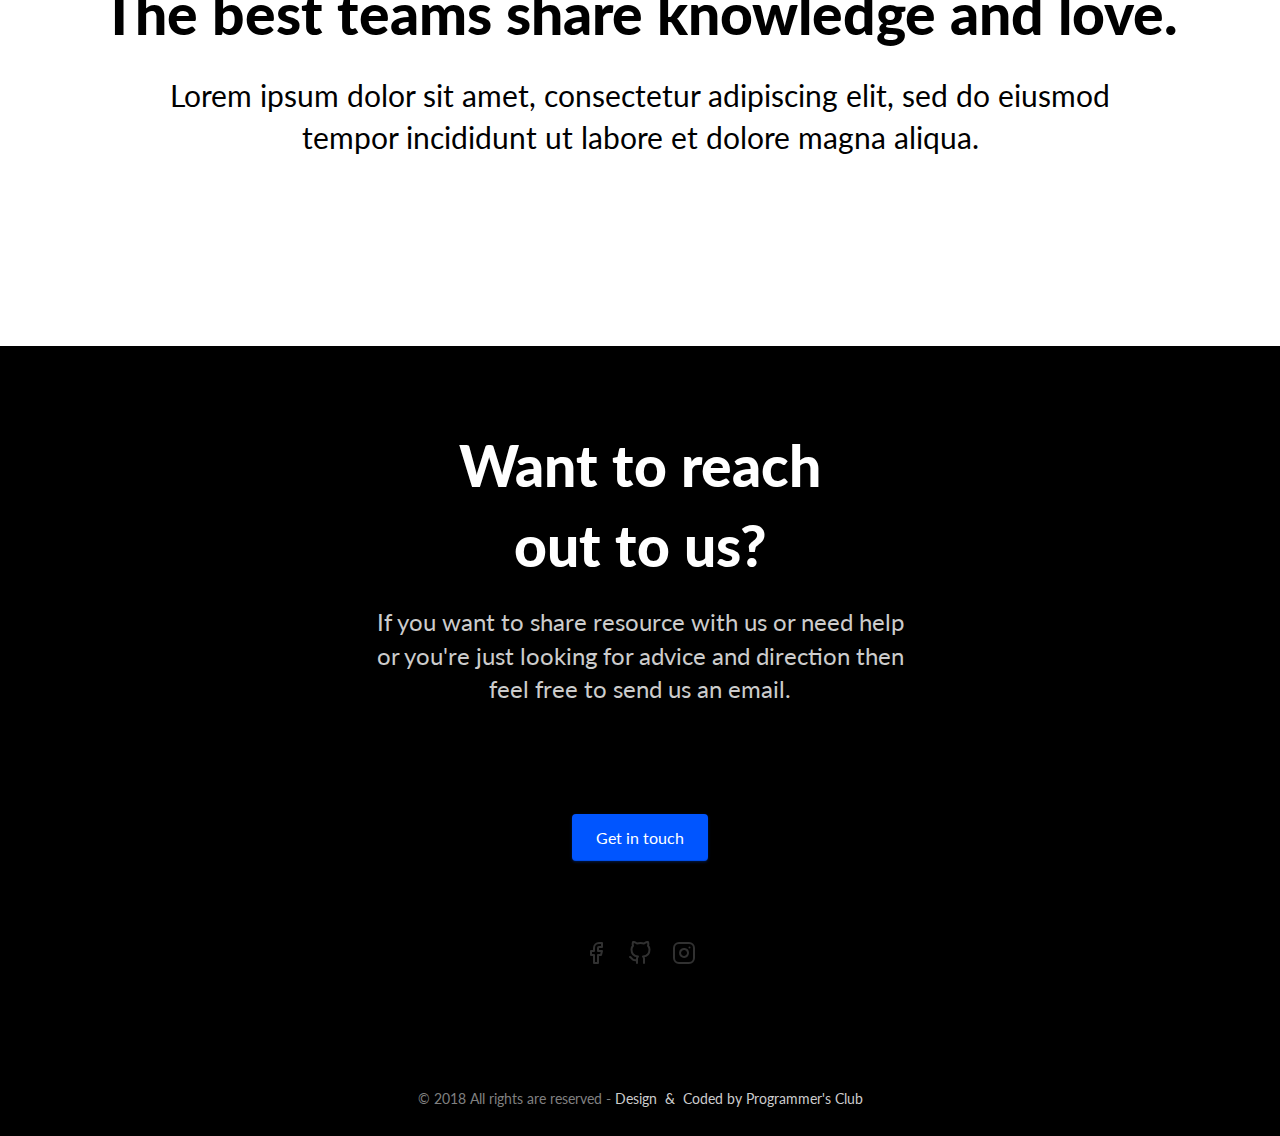
==== commit 9a167420: "linking all pages#1" ====
--- a/index.html
+++ b/index.html
@@ -25,8 +25,8 @@
 <nav id="nav" class="nav-main">
     <ul class="nav-list">
         <li class="list-item nav-logo"><a href="#">PC</a></li>
-        <li class="list-item"><a href="#">Events</a></li>
-        <li class="list-item"><a href="#">Resources</a></li>
+        <li class="list-item"><a href="/events">Events</a></li>
+        <li class="list-item"><a href="/resources">Resources</a></li>
         <li class="list-item"><a href="#">About</a></li>
     </ul>
     <span id="nav-icon-btn" class="nav-icon">
@@ -59,7 +59,8 @@
         <p class="lead sub-heading">Lorem ipsum dolor sit amet, consectetur adipiscing elit, sed do eiusmod tempor
             incididunt.</p>
         <a href="#" class="see-more-events">See More</a>
-        <div class="wrapper event margin-t-80">
+
+        <a href="/events" class="wrapper event margin-t-80">
             <div class="rounded-image">
                 <img src="./assets/Android.svg" alt="Android Workshop Image">
             </div>
@@ -71,7 +72,7 @@
                 aliquip ex ea commodo consequat.
             </p>
             <p class="event-location body-heading">Auditorium</p>
-        </div>
+        </a>
         <div class="features margin-t-60 row">
             <div class="col-lg-4 col-md-4 col-xl-4 col-sm-auto wrapper">
                 <h3 class="feature">Design </h3>
@@ -104,7 +105,7 @@
                 execute your
                 ideas in a competitive environment. The hackathon will run across the weekend which offers students the
                 chance to work in groups, brainstorm ideas, and build a working prototype before the time limit!</p>
-            <a href="#" class="see-more-events">Learn More</a>
+            <a href="/events#hackathon" class="see-more-events">Learn More</a>
         </div>
     </div>
 </section>
--- a/css/styles/common.css
+++ b/css/styles/common.css
@@ -174,6 +174,7 @@
     max-height: 60px;
     height: 100%;
     box-shadow: inset 0 -1px 0 #eee;
+    position: sticky;
 }
 
 .nav-main {
@@ -183,6 +184,7 @@
 
 .nav-main .nav-list {
     overflow-y: hidden;
+    position: static;
 }
 
 .nav-list {
@@ -201,19 +203,19 @@
     font-weight: 400;
 }
 
-.nav-main .nav-list > li {
+.nav-main .nav-list>li {
     display: block;
 }
 
-.nav-list > li:first-child {
+.nav-list>li:first-child {
     opacity: 1;
 }
 
-.nav-main.open .nav-list > li {
+.nav-main.open .nav-list>li {
     opacity: 1;
 }
 
-.nav-main.open .nav-list > li:first-child {
+.nav-main.open .nav-list>li:first-child {
     position: absolute;
     top: 0;
     left: 0;
@@ -737,6 +739,4 @@
         margin-right: auto;
     }
 
-
-
 }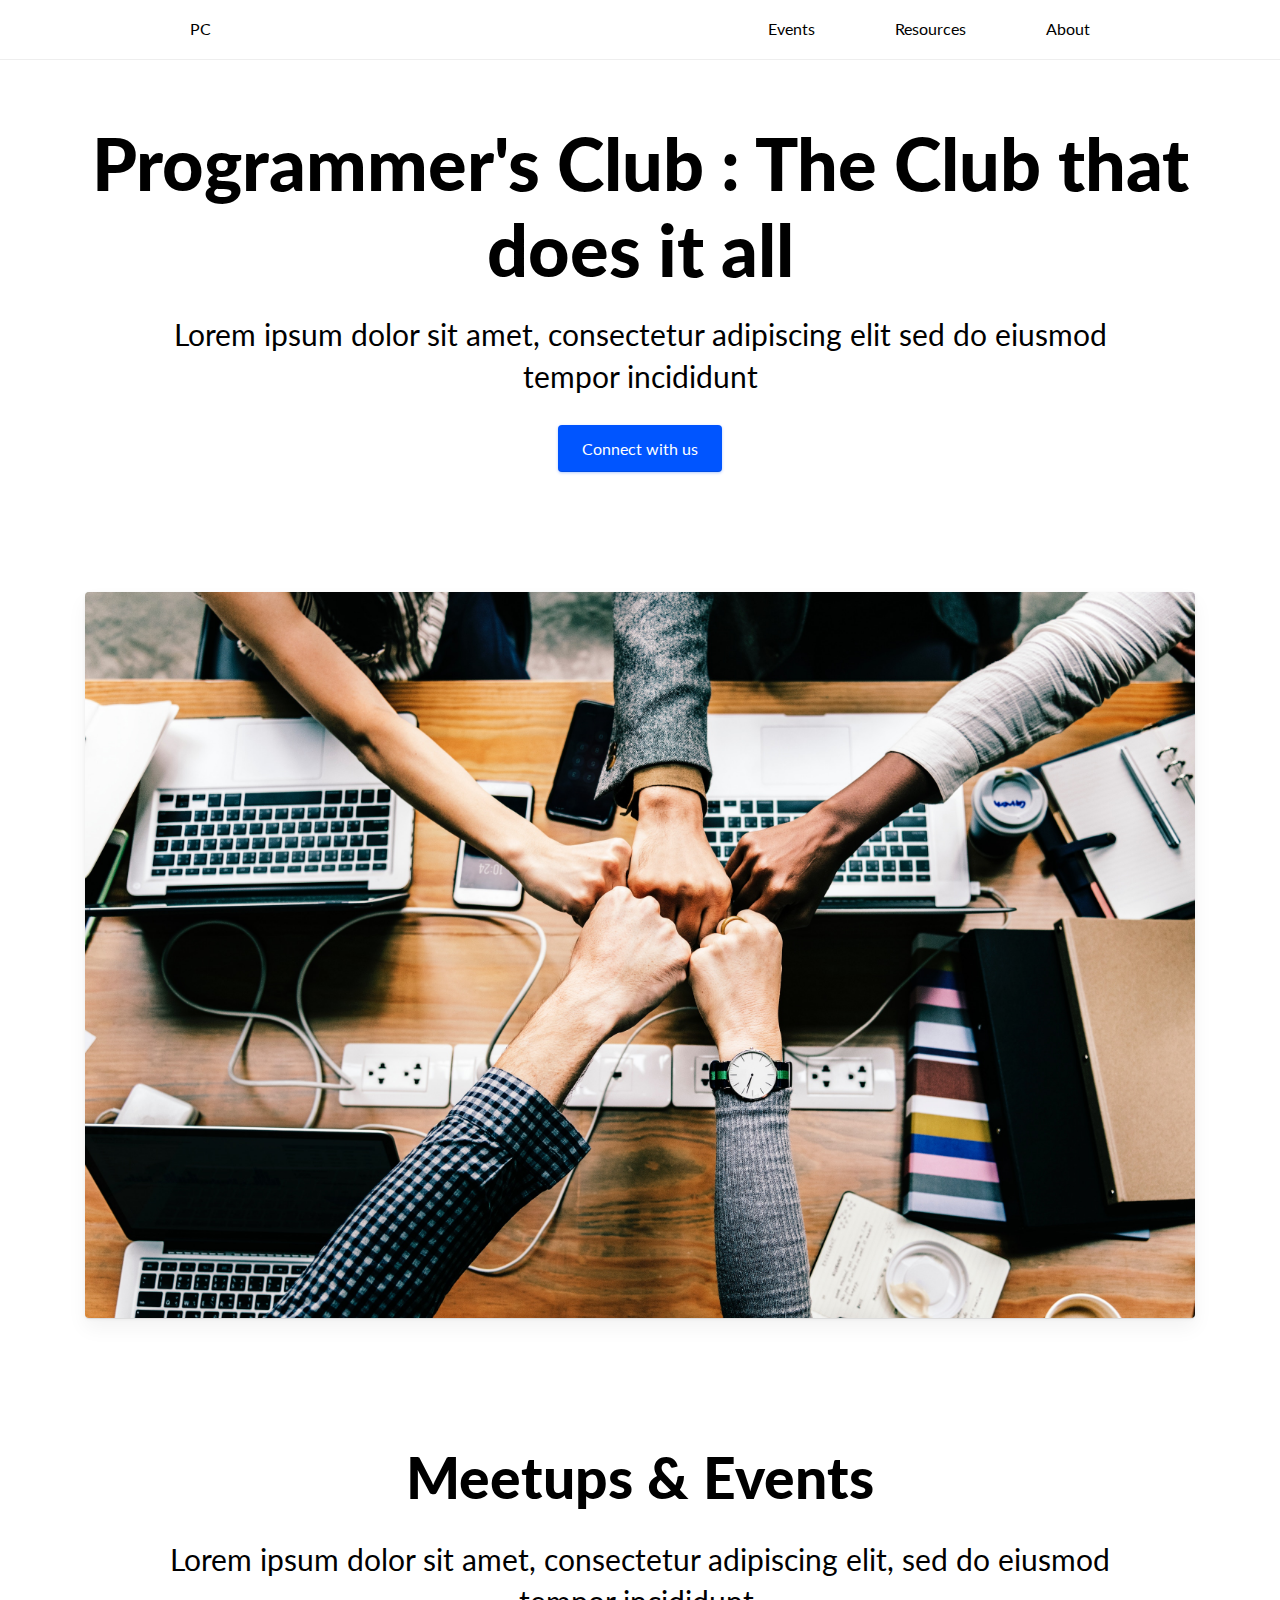
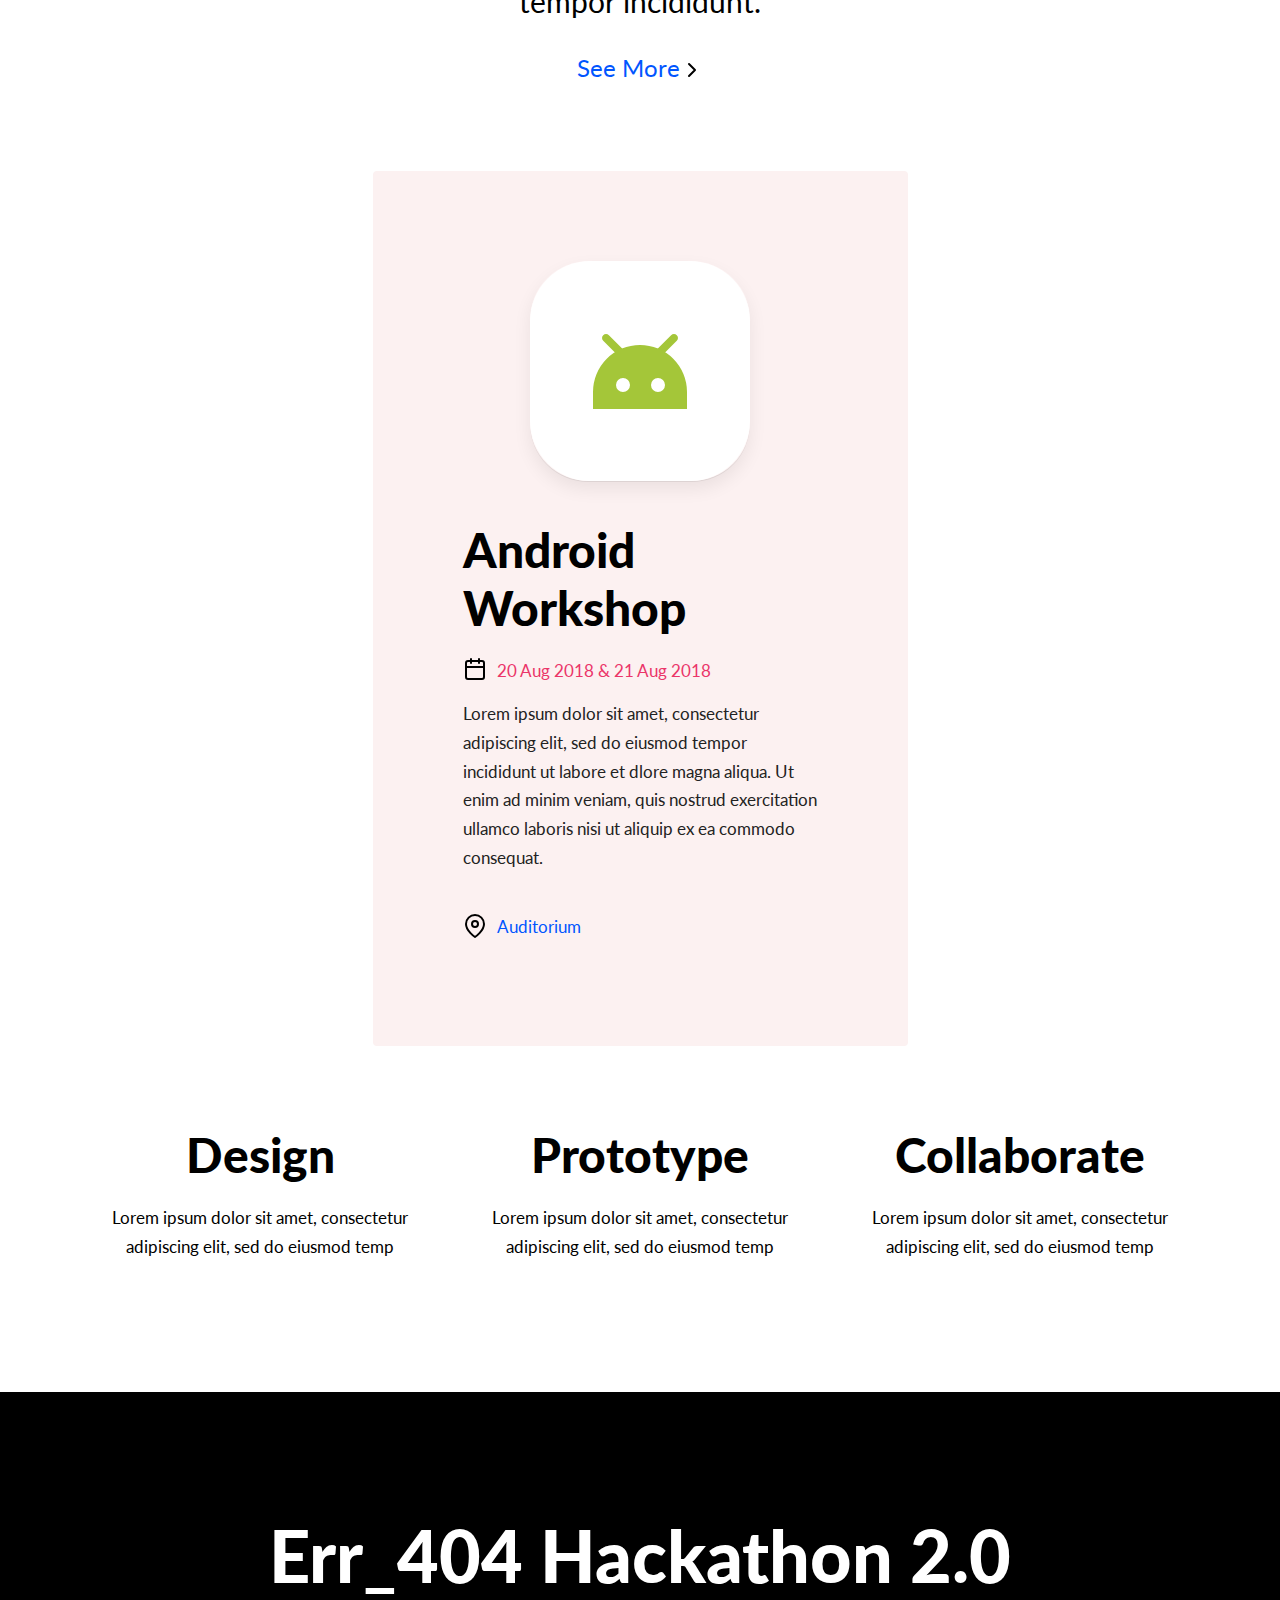
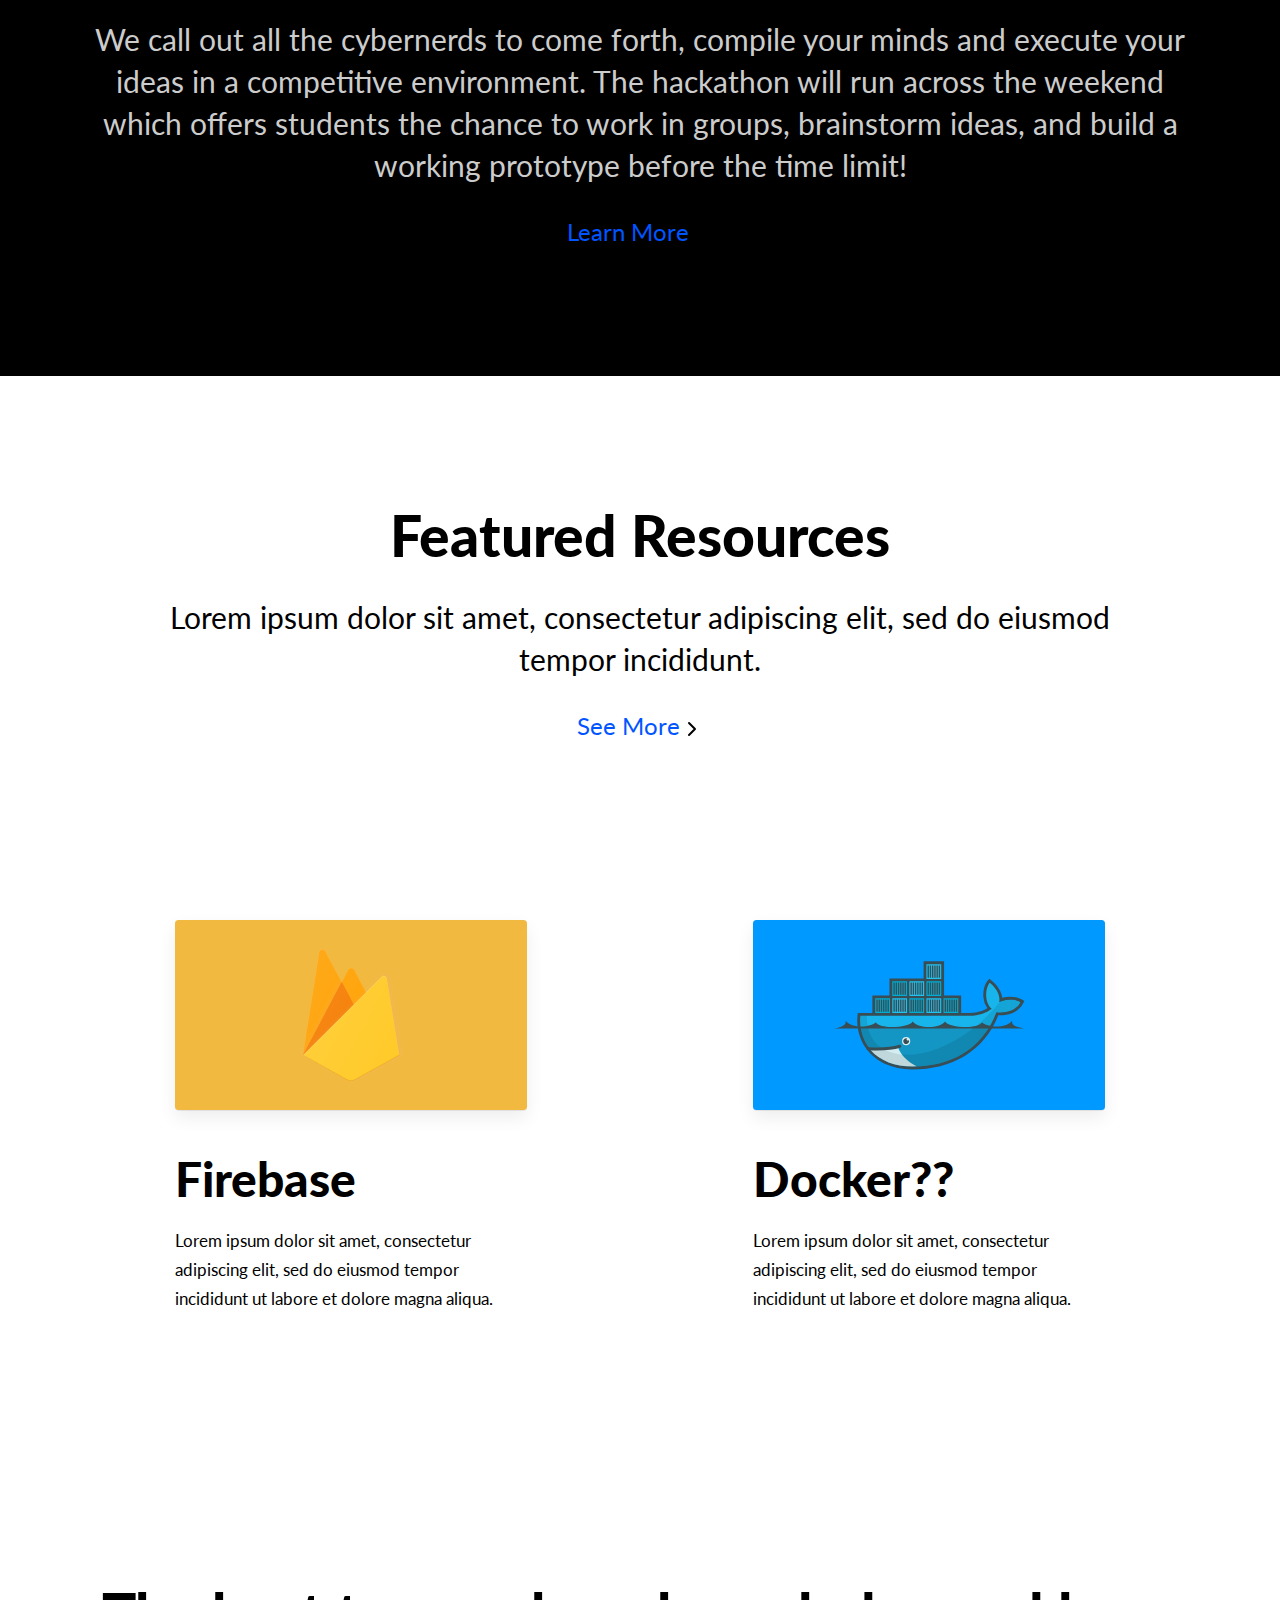
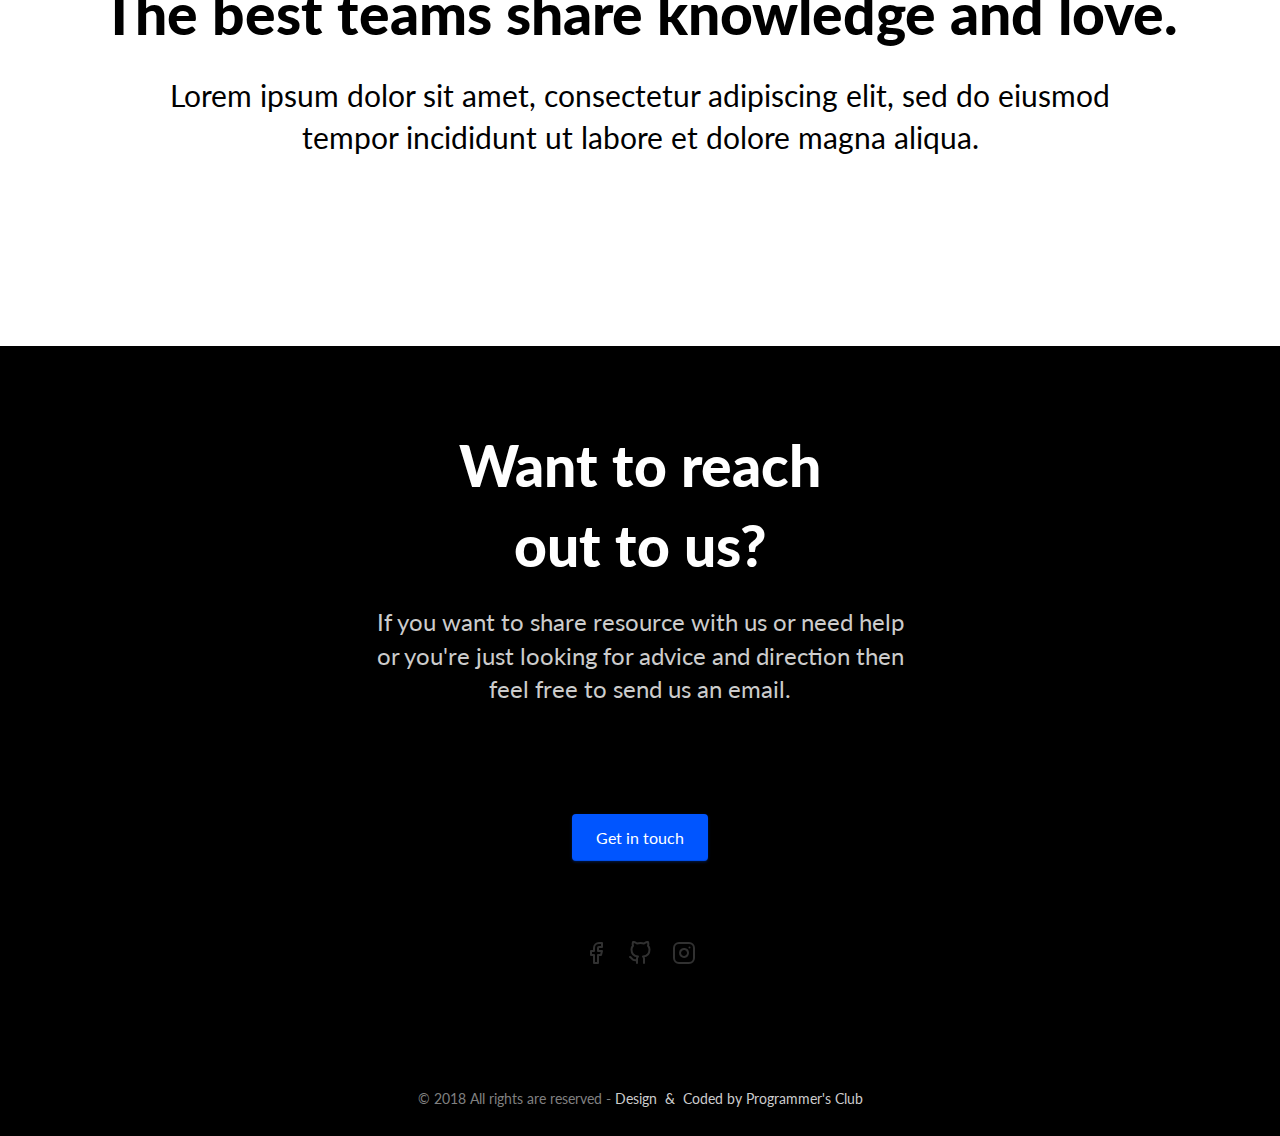
==== commit 607284ed: "linking all pages#3" ====
--- a/index.html
+++ b/index.html
@@ -24,7 +24,7 @@
 
 <nav id="nav" class="nav-main">
     <ul class="nav-list">
-        <li class="list-item nav-logo"><a href="#">PC</a></li>
+        <li class="list-item nav-logo"><a href="/">PC</a></li>
         <li class="list-item"><a href="/events">Events</a></li>
         <li class="list-item"><a href="/resources">Resources</a></li>
         <li class="list-item"><a href="#">About</a></li>
@@ -60,7 +60,7 @@
             incididunt.</p>
         <a href="#" class="see-more-events">See More</a>
 
-        <a href="/events" class="wrapper event margin-t-80">
+        <a href="/workshop" class="wrapper event margin-t-80">
             <div class="rounded-image">
                 <img src="./assets/Android.svg" alt="Android Workshop Image">
             </div>
@@ -164,7 +164,7 @@
         <p class="footer-need-help sub-heading">If you want to share resource with us or need help or you're just
             looking for advice
             and direction then feel free to send us an email.</p>
-        <a href="mailto:pawarg124@gmail.com" class="blue-button button margin-t-b-80">Get in touch</a>
+        <a href="mailto:programmersclub@mhssce.ac.in" class="blue-button button margin-t-b-80">Get in touch</a>
         <div class="social-media">
             <a href="#" class="footer-icons mr-2">
                 <svg xmlns="http://www.w3.org/2000/svg" width="24" height="24" viewBox="0 0 24 24" fill="none"
--- a/css/styles/common.css
+++ b/css/styles/common.css
@@ -478,6 +478,7 @@
         line-height: 1.1;
         font-weight: 900;
         margin-bottom: 20px;
+        color: #000;
     }
 
     h2 {
@@ -485,6 +486,7 @@
         font-size: 32px;
         line-height: 1.2;
         margin-bottom: 20px;
+        color: #000;
     }
 
     h3 {
@@ -492,6 +494,7 @@
         font-size: 28px;
         line-height: 1.2;
         margin-bottom: 20px;
+        color: #000;
     }
 
     h4 {
@@ -499,6 +502,7 @@
         font-weight: 900;
         line-height: 1.1;
         margin-bottom: 10px;
+        color: #000;
     }
 
     h5 {
@@ -506,6 +510,7 @@
         font-weight: 900;
         line-height: 1.1;
         margin-bottom: 8px;
+        color: #000;
     }
 
     .mobile-t-margin {
@@ -538,6 +543,7 @@
         line-height: 1.2;
         font-weight: 900;
         margin-bottom: 20px;
+        color: #000;
 
     }
 
@@ -546,6 +552,7 @@
         font-size: 32px;
         line-height: 1.4;
         margin-bottom: 20px;
+        color: #000;
     }
 
     h3 {
@@ -560,6 +567,7 @@
         font-weight: 900;
         line-height: 1.1;
         margin-bottom: 10px;
+        color: #000;
     }
 
     h5 {
@@ -567,6 +575,7 @@
         font-weight: 900;
         line-height: 1.1;
         margin-bottom: 8px;
+        color: #000;
     }
 
     .mobile-t-margin {
@@ -584,6 +593,7 @@
         line-height: 1.1;
         font-weight: 900;
         margin-bottom: 20px;
+        color: #000;
     }
 
     h2 {
@@ -591,6 +601,7 @@
         font-size: 57px;
         line-height: 1.4;
         margin-bottom: 20px;
+        color: #000;
     }
 
     h3 {
@@ -598,6 +609,7 @@
         font-size: 28px;
         line-height: 1.2;
         margin-bottom: 20px;
+        color: #000;
     }
 
     h4 {
@@ -605,6 +617,7 @@
         font-weight: 900;
         line-height: 1.1;
         margin-bottom: 10px;
+        color: #000;
     }
 
     h5 {
@@ -612,6 +625,7 @@
         font-weight: 900;
         line-height: 1.1;
         margin-bottom: 8px;
+        color: #000;
     }
 
     .nav-icon {
@@ -629,6 +643,7 @@
         line-height: 1.1;
         font-weight: 900;
         margin-bottom: 20px;
+        color: #000;
     }
 
     h2 {
@@ -636,6 +651,7 @@
         font-size: 57px;
         line-height: 1.4;
         margin-bottom: 20px;
+        color: #000;
     }
 
     h3 {
@@ -643,6 +659,7 @@
         font-size: 32px;
         line-height: 1.2;
         margin-bottom: 20px;
+        color: #000;
     }
 
     h4 {
@@ -650,6 +667,7 @@
         font-weight: 900;
         line-height: 1.1;
         margin-bottom: 10px;
+        color: #000;
     }
 
     h5 {
@@ -657,6 +675,7 @@
         font-weight: 900;
         line-height: 1.1;
         margin-bottom: 8px;
+        color: #000;
     }
 
 }
@@ -670,6 +689,7 @@
         line-height: 1.2;
         font-weight: 900;
         margin-bottom: 20px;
+        color: #000;
     }
 
     h2 {
@@ -677,6 +697,7 @@
         font-size: 57px;
         line-height: 1.4;
         margin-bottom: 20px;
+        color: #000;
     }
 
     h3 {
@@ -684,6 +705,7 @@
         font-size: 48px;
         line-height: 1.2;
         margin-bottom: 20px;
+        color: #000;
     }
 
     h4 {
@@ -691,6 +713,7 @@
         font-weight: 900;
         line-height: 1.2;
         margin-bottom: 10px;
+        color: #000;
     }
 
     h5 {
@@ -698,6 +721,7 @@
         font-weight: 900;
         line-height: 1.2;
         margin-bottom: 8px;
+        color: #000;
     }
 
     .wrapper .lead {
